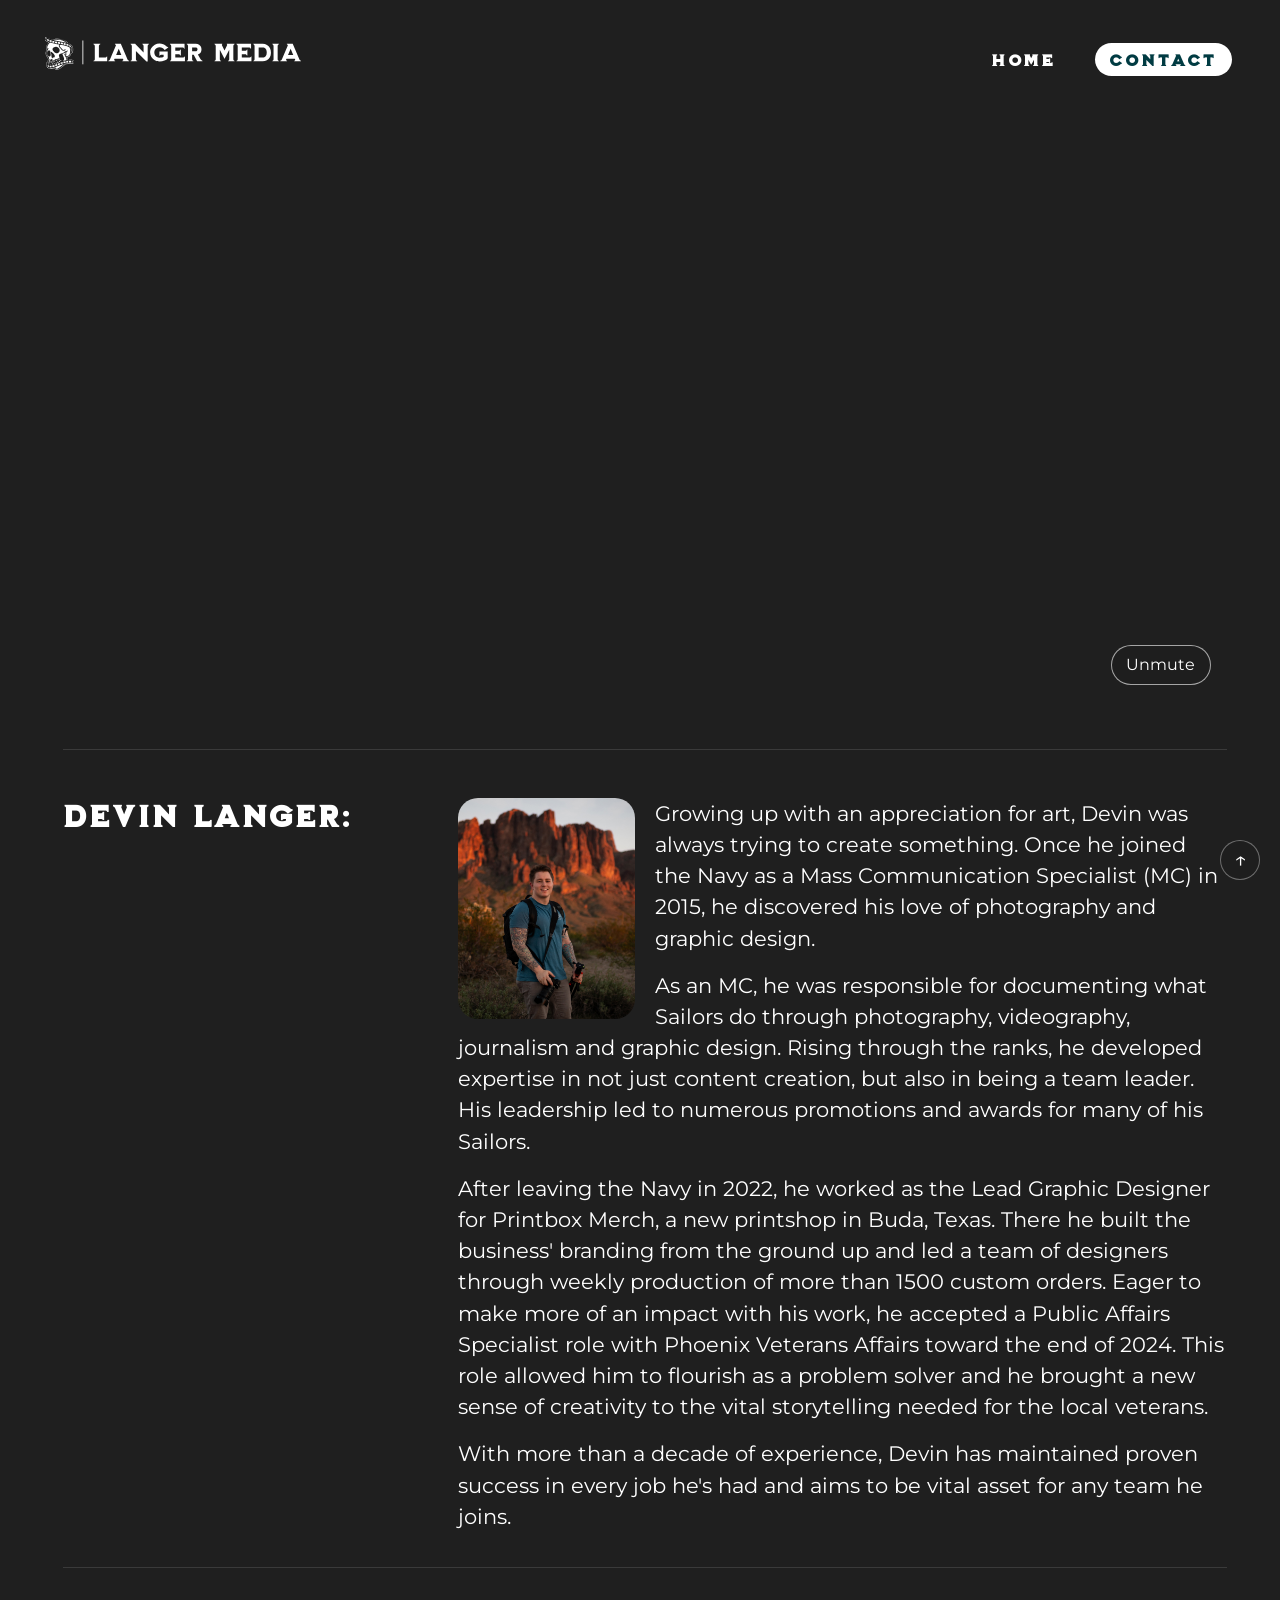
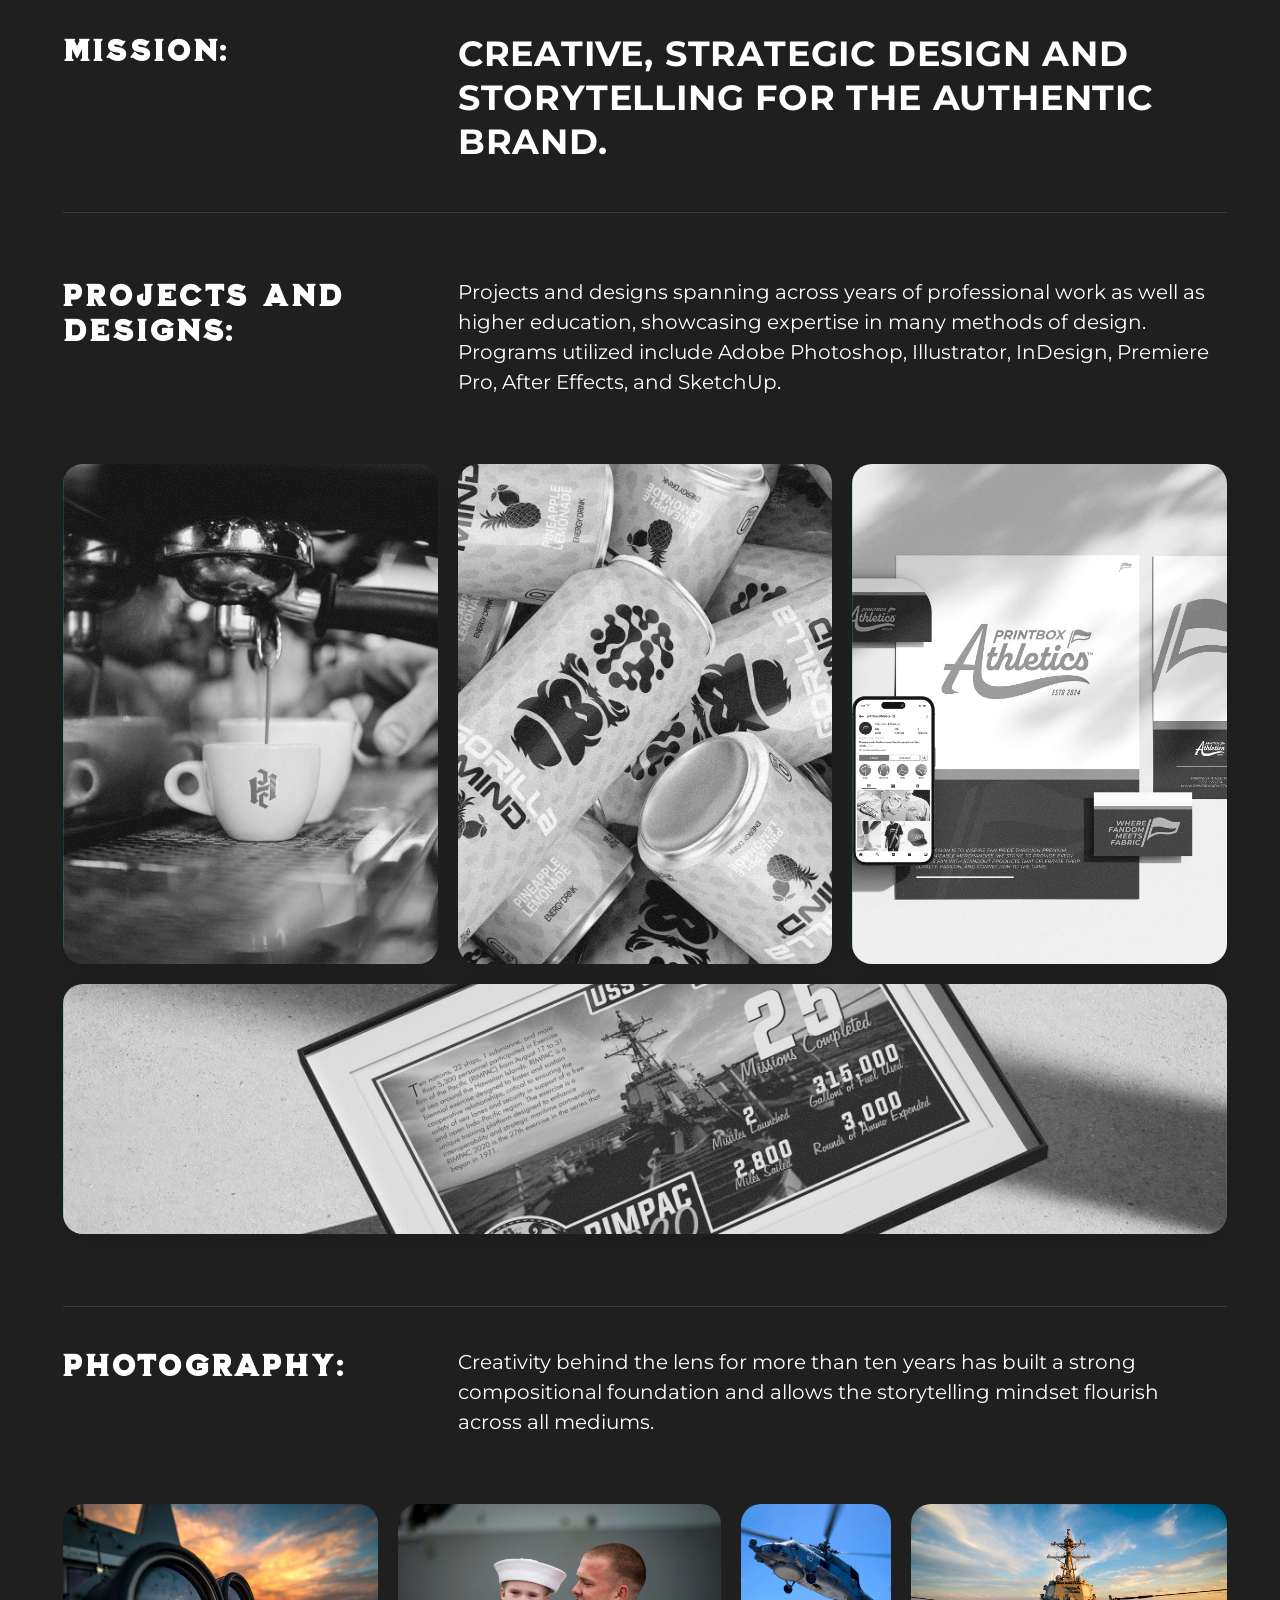
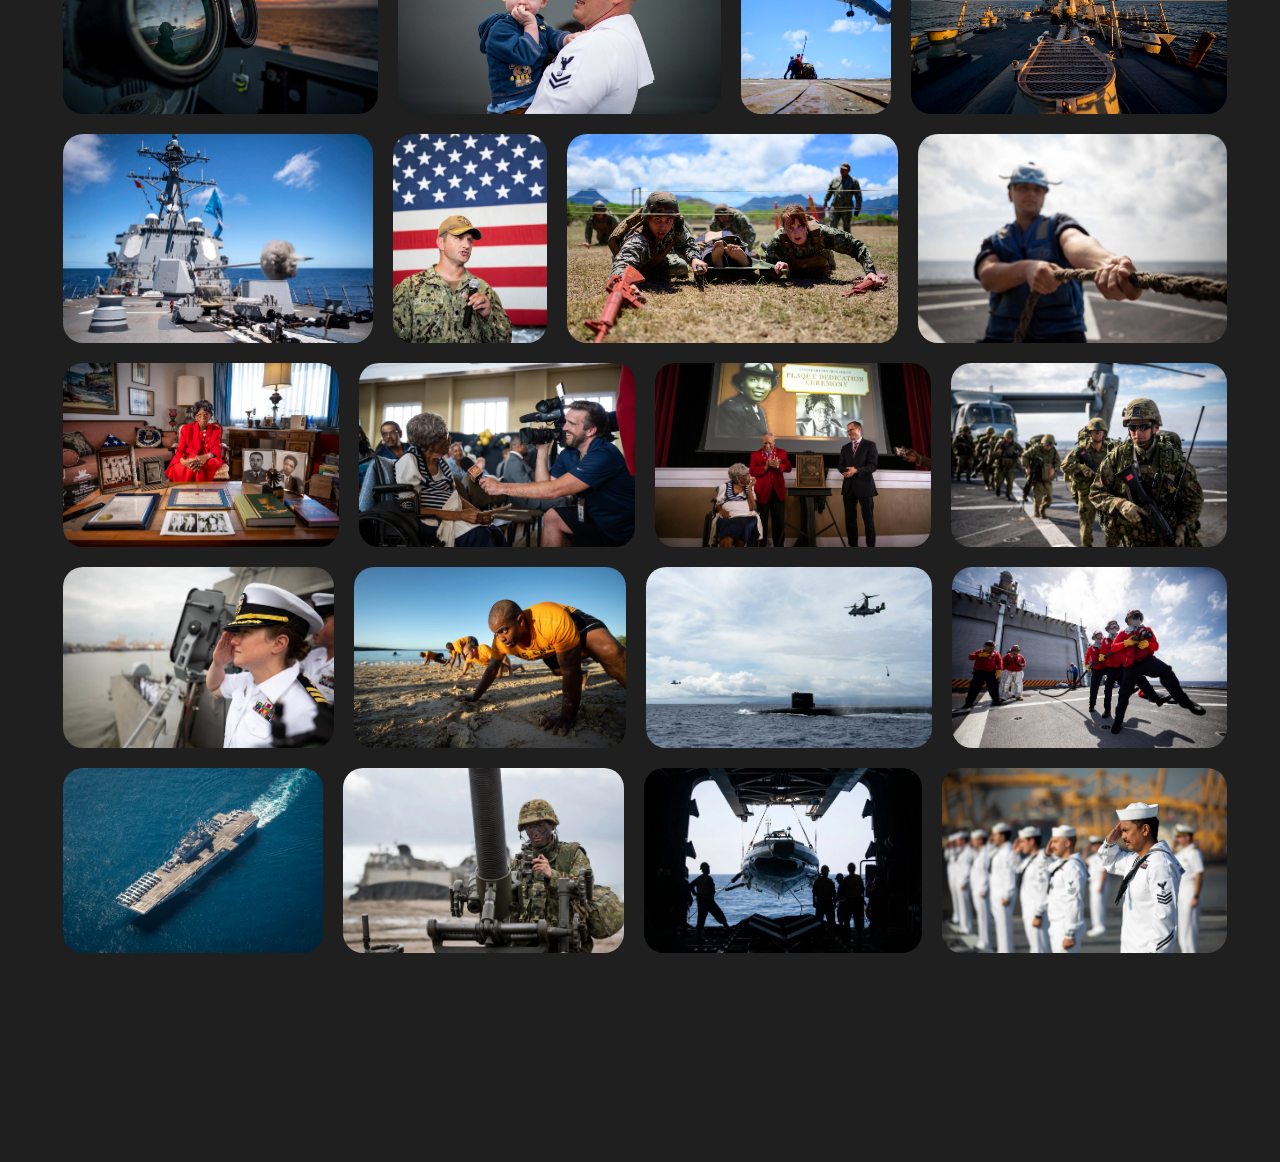
==== index.html @ 702ce15e "Initial commit" ====
<!DOCTYPE html>
<html lang="en">

    <head>
        <title>Devin Langer Portfolio</title>
        <meta charset="utf-8">
        <meta name="viewport" content="width=device-width, initial-scale=1.0">
        <meta name="description" content="View Devin Langer's graphic design portfolio featuring branding, visual storytelling, photography, promotional materials, and digital design.">
        <link rel="stylesheet" href="stylesheet.css">
        <link rel="icon" href="Graphic-Design-Portfolio/langermediafavicon.png" type="image/ico">
        <link href="https://fonts.googleapis.com/css2?family=Montserrat:wght@300;400;600;700&display=swap" rel="stylesheet">
    </head>

<body id="top">
<div id="wrapper">
<header>
    <a href="index.html"><img src="Graphic-Design-Portfolio/LangerMediaLogo.svg" alt="Langer Media" id="site-logo"></a>
</header>

<nav>
    <ul>
        <li><a href="index.html">Home</a></li>        
        <li><a class="contact-link" href="contact.html">Contact</a></li>
    </ul>
</nav>

<main class="design-main"> 

    <section class="hero-video-section" aria-label="Featured video">
        <div class="hero-video-frame">
            <video id="hero-video" autoplay loop muted playsinline preload="metadata" disableRemotePlayback>
                <source src="Graphic-Design-Portfolio/HeroVideo.mp4" type="video/mp4">
                Your browser does not support the video element.
            </video>
            <button class="hero-video-audio" id="hero-video-audio" type="button" aria-pressed="false">Unmute</button>
        </div>
    </section>

    <section class="intro-row about-row">
        <div class="intro-prompt">
            <h2>Devin Langer:</h2>
        </div>
        <div class="intro-bio-text">
            <div class="about-image">
                <img src="Graphic-Design-Portfolio/DevinLanger.jpg" alt="Devin Langer portrait" class="aboutimage1">
                <img src="Graphic-Design-Portfolio/DevinLanger2.jpg" alt="Devin Langer portrait" class="aboutimage2">
            </div>
            <p>Growing up with an appreciation for art, Devin was always trying to create something. Once he joined the Navy as a Mass Communication Specialist (MC) in 2015, he discovered his love of photography and graphic design.</p>
            <p>As an MC, he was responsible for documenting what Sailors do through photography, videography, journalism and graphic design. Rising through the ranks, he developed expertise in not just content creation, but also in being a team leader. His leadership led to numerous promotions and awards for many of his Sailors.</p>
            <p>After leaving the Navy in 2022, he worked as the Lead Graphic Designer for Printbox Merch, a new printshop in Buda, Texas. There he built the business' branding from the ground up and led a team of designers through weekly production of more than 1500 custom orders. Eager to make more of an impact with his work, he accepted a Public Affairs Specialist role with Phoenix Veterans Affairs toward the end of 2024. This role allowed him to flourish as a problem solver and he brought a new sense of creativity to the vital storytelling needed for the local veterans.</p>
            <p>With more than a decade of experience, Devin has maintained proven success in every job he's had and aims to be vital asset for any team he joins.</p>

        </div>
   
    </section>


    <section class="intro-row">
        <div class="intro-prompt">
            <h2>Mission:</h2>
        </div>
        <div class="intro-text2">
            <p>Creative, strategic design and storytelling for the authentic brand.</p>
        </div>
    </section>

    <section class="project-showcase" aria-label="Featured Graphic Design Projects">
        <div class="section-intro-row">
            <div class="intro-prompt">
                <h2>Projects and Designs:</h2>
            </div>
            <p>Projects and designs spanning across years of professional work as well as higher education, showcasing expertise in many methods of design. Programs utilized include Adobe Photoshop, Illustrator, InDesign, Premiere Pro, After Effects, and SketchUp.</p>
        </div>
        <div class="project-grid">
            <a class="project-card" href="horizoncoffeeco.html">
                <div class="project-visual visual-one"><img src="Graphic-Design-Portfolio/Horizon-Coffee-Co/web/4.Barista-3.jpeg" width="1800" height="1200" loading="lazy" decoding="async" alt="Horizon Coffee Co project image"><span class="project-view-label">Horizon Coffee Co</span></div>
            </a>

            <a class="project-card" href="nikonxgorillamind.html">
                <div class="project-visual visual-two"><img src="Graphic-Design-Portfolio/Nikxon-Gorilla-Mind/4.Brand-collab-5.jpg" alt="Nikon x Gorilla Mind project image"><span class="project-view-label">Nikon x Gorilla Mind</span></div>
            </a>

            <a class="project-card" href="printbox.html">
                <div class="project-visual visual-three"><img src="Graphic-Design-Portfolio/Printbox/10.printboxathletics.jpg" alt="Printbox project image"><span class="project-view-label">Printbox</span></div>
            </a>

            <a class="project-card" href="additionalprojects.html">
                <div class="project-visual visual-four"><img src="Graphic-Design-Portfolio/Additional/1.Rimpac2020-Poster-1.jpg" alt="Additional projects image"><span class="project-view-label">Additional Projects</span></div>
            </a>
        </div>
    </section>

    <section class="photo-gallery-area" aria-label="Photography gallery">
        <section class="section-intro-row">
            <div class="intro-prompt">
                <h2>Photography:</h2>
            </div>
            <p>Creativity behind the lens for more than ten years has built a strong compositional foundation and allows the storytelling mindset flourish across all mediums. </p>
        </section>

        <div class="photo-gallery-frame">
            <div class="photo-main">
                <div class="photo-flow">
                <div class="photo-gallery-row">
                <section data-index="0"><img src="Photo-Gallery/5074188.jpg" alt="Photography image 1" class="gallery-photo" loading="lazy"></section>
                <section data-index="1"><img src="Photo-Gallery/4381171.jpg" alt="Photography image 2" class="gallery-photo" loading="lazy"></section>
                <section data-index="2"><img src="Photo-Gallery/200801-N-LI768-1020.jpg" alt="Photography image 3" class="gallery-photo" loading="lazy"></section>
                <section data-index="3"><img src="Photo-Gallery/200803-N-LI768-1004.jpg" alt="Photography image 4" class="gallery-photo" loading="lazy"></section>
                </div>
                <div class="photo-gallery-row">
                <section data-index="4"><img src="Photo-Gallery/200828-N-LI768-2386.jpg" alt="Photography image 5" class="gallery-photo" loading="lazy"></section>
                <section data-index="5"><img src="Photo-Gallery/6931704.jpg" alt="Photography image 6" class="gallery-photo" loading="lazy"></section>
                <section data-index="6"><img src="Photo-Gallery/5718438.jpg" alt="Photography image 7" class="gallery-photo" loading="lazy"></section>
                <section data-index="7"><img src="Photo-Gallery/7060285.jpg" alt="Photography image 8" class="gallery-photo" loading="lazy"></section>
                </div>
                <div class="photo-gallery-row">
                <section data-index="8"><img src="Photo-Gallery/fanniemclendon.jpg" alt="Photography image 9" class="gallery-photo" loading="lazy"></section>
                <section data-index="9"><img src="Photo-Gallery/250821-LangerPhoto-60.jpg" alt="Photography image 10" class="gallery-photo" loading="lazy"></section>
                <section data-index="10"><img src="Photo-Gallery/250821-LangerPhoto-244.jpg" alt="Photography image 11" class="gallery-photo" loading="lazy"></section>
                <section data-index="11"><img src="Photo-Gallery/5071105.jpg" alt="Photography image 12" class="gallery-photo" loading="lazy"></section>
                </div>
                <div class="photo-gallery-row">
                <section data-index="12"><img src="Photo-Gallery/6970070.jpg" alt="Photography image 13" class="gallery-photo" loading="lazy"></section>
                <section data-index="13"><img src="Photo-Gallery/5680917.jpg" alt="Photography image 14" class="gallery-photo" loading="lazy"></section>
                <section data-index="14"><img src="Photo-Gallery/6397981.jpg" alt="Photography image 15" class="gallery-photo" loading="lazy"></section>
                <section data-index="15"><img src="Photo-Gallery/7079253.jpg" alt="Photography image 16" class="gallery-photo" loading="lazy"></section>
                </div>
                <div class="photo-gallery-row">
                <section data-index="16"><img src="Photo-Gallery/160908-N-LI768-600.jpg" alt="Photography image 17" class="gallery-photo" loading="lazy"></section>
                <section data-index="17"><img src="Photo-Gallery/5088696.jpg" alt="Photography image 18" class="gallery-photo" loading="lazy"></section>
                <section data-index="18"><img src="Photo-Gallery/6976462.jpg" alt="Photography image 19" class="gallery-photo" loading="lazy"></section>
                <section data-index="19"><img src="Photo-Gallery/6974869.jpg" alt="Photography image 20" class="gallery-photo" loading="lazy"></section>
                </div>
                </div>
            </div>
        </div>
    </section>

    <div class="photo-lightbox" id="photo-lightbox" hidden>
        <button class="lightbox-close" id="lightbox-close" aria-label="Close expanded image">&times;</button>
        <button class="lightbox-navigation lightbox-previous" id="lightbox-previous" type="button" aria-label="Previous photo" title="Previous photo">&#8592;</button>
        <img src="" alt="Expanded photography image" id="lightbox-image">
        <button class="lightbox-navigation lightbox-next" id="lightbox-next" type="button" aria-label="Next photo" title="Next photo">&#8594;</button>
    </div>

    <script>
        const heroVideo = document.getElementById('hero-video');
        const heroVideoAudioButton = document.getElementById('hero-video-audio');
        heroVideo.disableRemotePlayback = true;
        heroVideo.volume = 0.85;

        heroVideoAudioButton.addEventListener('click', () => {
            heroVideo.muted = !heroVideo.muted;
            heroVideoAudioButton.textContent = heroVideo.muted ? 'Unmute' : 'Mute';
            heroVideoAudioButton.setAttribute('aria-pressed', String(!heroVideo.muted));
        });

        const lightbox = document.getElementById('photo-lightbox');
        const lightboxImage = document.getElementById('lightbox-image');
        const closeButton = document.getElementById('lightbox-close');
        const previousButton = document.getElementById('lightbox-previous');
        const nextButton = document.getElementById('lightbox-next');
        const galleryPhotos = document.querySelectorAll('.gallery-photo');
        const photoGalleryRows = document.querySelectorAll('.photo-gallery-row');
        let activePhotoIndex = 0;

        const updatePhotoGalleryRow = (row) => {
            const images = [...row.querySelectorAll('img')];
            const aspectRatios = images.map((image) => image.naturalWidth / image.naturalHeight);

            if (aspectRatios.every((ratio) => Number.isFinite(ratio) && ratio > 0)) {
                row.style.setProperty('--photo-gallery-columns', aspectRatios.map((ratio) => `${ratio}fr`).join(' '));
            }
        };

        photoGalleryRows.forEach((row) => {
            row.querySelectorAll('img').forEach((image) => {
                if (image.complete) {
                    updatePhotoGalleryRow(row);
                } else {
                    image.addEventListener('load', () => updatePhotoGalleryRow(row), { once: true });
                }
            });
        });

        const showPhoto = (index) => {
            activePhotoIndex = (index + galleryPhotos.length) % galleryPhotos.length;
            const photo = galleryPhotos[activePhotoIndex];
            lightboxImage.src = photo.src;
            lightboxImage.alt = photo.alt;
        };

        const openLightbox = (index) => {
            showPhoto(index);
            lightbox.hidden = false;
            document.body.classList.add('lightbox-open');
        };

        galleryPhotos.forEach((photo, index) => {
            photo.addEventListener('click', () => openLightbox(index));
        });

        previousButton.addEventListener('click', () => showPhoto(activePhotoIndex - 1));
        nextButton.addEventListener('click', () => showPhoto(activePhotoIndex + 1));

        const closeLightbox = () => {
            lightbox.hidden = true;
            document.body.classList.remove('lightbox-open');
        };

        closeButton.addEventListener('click', closeLightbox);
        lightbox.addEventListener('click', (event) => {
            if (event.target === lightbox) {
                closeLightbox();
            }
        });

        document.addEventListener('keydown', (event) => {
            if (lightbox.hidden) {
                return;
            }

            if (event.key === 'Escape') {
                closeLightbox();
            } else if (event.key === 'ArrowLeft') {
                showPhoto(activePhotoIndex - 1);
            } else if (event.key === 'ArrowRight') {
                showPhoto(activePhotoIndex + 1);
            }
        });

        let lightboxTouchStartX = 0;

        lightbox.addEventListener('touchstart', (event) => {
            lightboxTouchStartX = event.changedTouches[0].screenX;
        }, { passive: true });

        lightbox.addEventListener('touchend', (event) => {
            const swipeDistance = event.changedTouches[0].screenX - lightboxTouchStartX;
            if (Math.abs(swipeDistance) > 50) {
                showPhoto(activePhotoIndex + (swipeDistance < 0 ? 1 : -1));
            }
        }, { passive: true });

        lightbox.addEventListener('wheel', (event) => {
            if (Math.abs(event.deltaX) > 0 || Math.abs(event.deltaY) > 0) {
                const scrollDirection = Math.abs(event.deltaX) > Math.abs(event.deltaY) ? event.deltaX : event.deltaY;
                showPhoto(activePhotoIndex + (scrollDirection > 0 ? 1 : -1));
            }
        }, { passive: true });
    </script>





</main>



<a class="back-to-top" href="#top" aria-label="Back to top" title="Back to top">&uarr;</a>

<footer>
    <nav class="footernav">
    <ul>
        <li><a href="index.html">Home</a></li>
        <li><a href="contact.html">Contact</a></li>
        <li><a href="https://docs.google.com/document/d/1laYan7vD5UfQ-SurZvU_ZKfKTmTpgmvX/edit?usp=sharing&ouid=103144865088544434692&rtpof=true&sd=true" target="_blank">Resumé</a></li>
        <li><a href="https://linktr.ee/langermedia">Socials</a></li>    
    </ul>
    </nav>
    <small class="footer"><i>Copyright &copy; 2026 Langer Media</i></small><br>
    <a class="footer" href="mailto:langerphoto1@gmail.com">langerphoto1@gmail.com</a>
</footer>
</div>
<script src="scroll-reveal.js"></script>
</body>
</html>
---- stylesheet.css ----
*               { box-sizing: border-box; }

@font-face {
  font-family: 'Milkstore 03';
  src: url('Fonts/Milkstore03-Clean.ttf') format('truetype');
  font-weight: normal;
  font-style: normal;
  font-display: swap; }

#wrapper        { display: grid;
                  grid-template-areas:
                      "header nav"
                      "main main"
                      "footer footer";
                  grid-template-columns: 1fr 1fr;
                  align-items: center;
                  margin: 2%; }

header          { grid-area: header;
                  text-align: left; }
nav             { grid-area: nav;
                  font-size: 80%;
                  font-weight: bold;
                  padding: 0;
                  text-align: right;
                  margin-top: 0; }
nav ul          { list-style: none;
                  margin: 0px;
                  padding-left: 0px;
                  font-size: 1rem;
                  letter-spacing: 0.2rem;
                  display: flex;
                  justify-content: flex-end;
                  align-items: center;
                  flex-wrap: wrap;
                  gap: 1.5rem 2rem; }
nav li          { padding: 3px;
                  padding-right: 3px;
                  transition: all 0.2s ease; }
nav:not(.footernav) li:hover    { transform: translateY(-5px); }
nav:not(.footernav) {font-family: 'Milkstore 03', 'Montserrat', sans-serif;}
nav a:link      { color: var(--text);
                  text-transform: uppercase; }
nav a:visited   { color: var(--text); }
nav a:hover     { color: var(--primary); }
.contact-link   { display: inline-block;
                  padding: 0.45rem 0.9rem;
                  border-radius: 20px;
                  background: var(--text);
                  color: var(--accent) !important;
                  transition: background 0.2s ease, color 0.2s ease; }
.contact-link:hover,
.contact-link:focus-visible { background: var(--primary);
                               color: var(--text) !important; }
a               { text-decoration: none; }
html, body      { height: 100%; }
body            { font-family: 'Montserrat', sans-serif; 
                  background: var(--background);
                  background-image: url(Graphic-Design-Portfolio/Main-BG.jpg);
                  background-size: cover;
                  background-repeat: no-repeat;
                  background-attachment: fixed;
                  min-height: 100vh;
                  display: flex;
                  flex-direction: column; }
main            { grid-area: main;
                  padding-top: 1px;
                  padding-right: 20px;
                  padding-bottom: 20px;
                  padding-left: 30px; 
                  display: block;
                  overflow: visible;
                  min-width: 0;
                  max-width: 100%;
                  margin-top: 3rem;
                  flex: 1; }
h1              { color: var(--secondary); 
                  font-family: 'Milkstore 03', 'Montserrat', sans-serif;
                  text-transform: uppercase;
                  letter-spacing: 0.2rem; }

h2              { color: var(--primary); 
                  font-family: 'Milkstore 03', 'Montserrat', sans-serif;
                  text-transform: uppercase;
                  letter-spacing: 0.2rem; }

footer          { grid-area: footer;
                  font-size: 75%;
                  text-align: center; 
                  font-family: 'Montserrat', sans-serif;
                  padding: 2em; 
                  color: var(--text);
                  width: 100%;
                  margin: 0 auto 30px;}
.footer         { font-style: italic;}

.about-image    { width: 100%;
                  min-width: 0;
                  max-width: 23%;
                  height: auto;
                  min-height: 0;
                  display: grid;
                  position: relative;
                  align-content: start;
                  overflow: hidden;
                  float: left;
                  margin: 0 1.25rem 0.75rem 0; }

.about-image img{ grid-area: 1 / 1;
                  width: 100%;
                  height: auto;
                  min-height: 0;
                  display: block;
                  object-fit: cover;
                  transition: opacity .3s ease-in-out;
                  border-radius: 20px;}

.about-image .aboutimage2 {opacity: 0;}

.about-image:hover .aboutimage1 { opacity: 0;}

.about-image:hover .aboutimage2 { opacity: 1;}

.design-main > .intro-row.about-row {
    grid-template-columns: repeat(3, minmax(0, 1fr));
    gap: 1.25rem;
}

.hero-video-section {
    width: 100%;
    margin: 0;
}

.hero-video-frame {
    position: relative;
    width: 100%;
    overflow: hidden;
    border-radius: 20px;
}

.hero-video-frame video {
    display: block;
    width: 100%;
    height: auto;
}

.hero-video-audio {
    position: absolute;
    right: 1rem;
    bottom: 1rem;
    z-index: 1;
    border: 1px solid rgba(255, 255, 255, 0.6);
    border-radius: 999px;
    padding: 0.6rem 0.9rem;
    color: var(--text);
    background: rgba(31, 31, 31, 0.72);
    font: inherit;
    cursor: pointer;
}

.hero-video-audio:hover,
.hero-video-audio:focus-visible {
    background: var(--primary);
    color: var(--background);
}

.about-row .about-image {
    grid-column: auto;
    grid-row: auto;
}

.about-row .intro-bio-text {
    grid-column: 2 / span 2;
    grid-row: 1;
    width: 100%;
    display: block;
    overflow: visible;
}

.design-main > .intro-row:not(.about-row) {
    grid-template-columns: repeat(3, minmax(0, 1fr));
    gap: 1.25rem;
}

.design-main > .intro-row:not(.about-row) .intro-text2 {
    grid-column: 2 / -1;
}

.design-main > .intro-row:not(.about-row) {
    border-top: none;
    padding-top: 1rem;
    padding-bottom: 3rem;
}

.intro-bio-text {
    min-width: 0;
    font-size: 1.3rem;
}

.intro-bio-text p {
    margin: 0 0 1rem;
    line-height: 1.5;
    color: var(--text);
}

/* Footer navigation */
footer ul, footer .footernav ul {
                  list-style: none;
                  margin: 0;
                  padding: 20px;
                  display: flex;
                  flex-flow: row wrap;
                  gap: 5rem;
                  justify-content: center;
                  align-items: center; 
                  }
footer li       { border: none; 
                  font-size: 80%;}
footer a        { color: var(--primary)}

footer .footernav {
                  margin-bottom: 1.5rem; }

/* Header logo */
#site-logo      { display: block;
                  max-width: 20vw;
                  width: 240%;
                  margin: 0;
                  height: auto; 
                  padding: 10px 0;
                  padding-bottom: 2rem;
                  transition: transform 0.3s ease; }
#site-logo:hover{ transform: scale(1.1); }

:root         { --text: #FFFFFF;
                --background: #1F1F1F;
                --primary: #00AEC2;
                --secondary: #CDCDCD; 
                --accent: #003B42; }


.design-main    { display: grid;
                  grid-template-columns: 1fr;
                  gap: 3rem;
                  width: 100%;
                  max-width: 100%;
                  min-width: 0;
                  align-items: start;
                  overflow: visible;
                  padding-bottom: 1rem; }

.design-main > .portfolio-intro,
.design-main > .project-showcase,
.design-main > .intro-text {
    width: clamp(100%, 100%, 100%);
    max-width: 100%;
}

.design-split   { display: grid;
                  grid-template-columns: minmax(280px, 1fr) minmax(280px, 1fr);
                  gap: 1.5rem;
                  width: 100%;
                  align-items: start;
                  min-height: 0;
                  overflow: hidden; }

.design-video   { min-width: 0;
                  display: flex;
                  align-items: flex-start; }

.video-container { width: 100%;
                   overflow: hidden; }

.video-container video { width: 100%;
                         height: auto;
                         display: block;
                         object-fit: cover; }

@media (max-width: 900px) {
    .design-split { grid-template-columns: 1fr; }
}

.intro-text    {   color: var(--text);
                   padding: 1.5rem 0.25rem 0;
                   text-align: Center;
                   border-top: 1px solid rgba(255,255,255,0.12);
                   margin-top: 0;}

.intro-text h2  {  margin: 0 0 0.5rem;
                   color: var(--primary);
                   font-size: 1.8rem; 
                   text-shadow: 3px 3px 5px var(--background);}

.intro-text p   {  margin: 0 auto;
                   line-height: 1.6;
                   max-width: 800px;
                   width: 100%;
                   letter-spacing: 0.05rem;
                   text-align: Left; }

.intro-row {
    display: grid;
    grid-template-columns: minmax(140px, 1fr) minmax(0, 1fr);
    align-items: start;
    gap: 1.5rem;
    width: 100%;
    margin: 1.5rem 0 1.5rem;
    padding-top: 3rem;
    Padding-bottom: 3rem;
    border-top: 1px solid rgba(255,255,255,0.12);
    border-bottom: 1px solid rgba(255,255,255,0.12);
    padding-bottom: 1.2rem;
}

.contact-page > .intro-row + .intro-row {
    border-top: none;
    padding-top: 1rem;
}

.design-main > .intro-row {
    margin: 0;
}

.intro-text2 {
    display: flex;
    align-items: flex-start;
    min-height: 100%;
}

.intro-text2 p {
    margin: 0;
    line-height: 1.25;
    max-width: auto;
    width: auto;
    font-size: 2.2rem;
    letter-spacing: 0.05rem;
    text-align: left;
    color: var(--text);
    text-transform: uppercase;
    font-weight: bold; 
}

.social-icon {
    display: inline-block;
    width: 2.5rem;
    height: 2.5rem;
    vertical-align: middle;
}

.social-icon-link {
    position: relative;
    display: inline-flex;
    transition: transform 0.25s ease;
}

.social-icon-link + .social-icon-link {
    margin-left: 2.5rem;
}

.social-icon-blue {
    position: absolute;
    inset: 0;
    opacity: 0;
    transition: opacity 0.35s ease;
}

.social-icon-link:hover,
.social-icon-link:focus-visible {
    transform: scale(1.08);
}

.social-icon-link:hover .social-icon-blue,
.social-icon-link:focus-visible .social-icon-blue {
    opacity: 1;
}

@media (prefers-reduced-motion: reduce) {
    .social-icon-link,
    .social-icon-blue {
        transition: none;
    }
}

.intro-prompt {
    display: flex;
    align-items: flex-start;
    justify-content: flex-start;
    width: 100%;
    min-height: 100%;
    font-size: 2rem;
}

.intro-prompt h2 {
    margin: 0;
    color: var(--text);
    font-size: 1.8rem;
    letter-spacing: 0.18rem;
    text-transform: uppercase;
}

.portfolio-cta,
.project-link {
    display: inline-flex;
    align-items: center;
    justify-content: center;
    min-height: 48px;
    padding: 0.8rem 1.4rem;
    border: 1px solid rgba(255,255,255,0.2);
    background: transparent;
    color: var(--text);
    text-transform: uppercase;
    letter-spacing: 0.12rem;
    font-size: 0.72rem;
    font-weight: 700;
    transition: all 0.2s ease;
}

.portfolio-cta:hover,
.project-link:hover,
.portfolio-cta:focus-visible,
.project-link:focus-visible {
    background: var(--primary);
    border-color: var(--primary);
    color: #0b0b0b;
}

.project-showcase {
    margin: 0;
    padding: 0 0 1.5rem;
    width: 100%;
}

.project-header {
    display: flex;
    align-items: center;
    justify-content: flex-start;
    gap: 1rem;
    margin-bottom: 3rem;
    padding-left: 0;
}

.section-intro-row {
    display: grid;
    grid-template-columns: repeat(3, minmax(0, 1fr));
    gap: 1.25rem;
    align-items: start;
    width: 100%;
    margin-bottom: 3rem;
    padding: 1rem 0 1.2rem;
}

.section-intro-row .intro-prompt {
    grid-column: 1;
}

.section-intro-row > p {
    grid-column: 2 / -1;
    margin: 0;
    color: var(--text);
    font-size: 1.25rem;
    line-height: 1.5;
}

.project-showcase h3 {
    margin: 0;
    color: var(--text);
    font-family: 'Milkstore 03', 'Montserrat', sans-serif;
    text-transform: uppercase;
    letter-spacing: 0.16rem;
    font-size: 1.3rem;
}

.project-grid {
    display: grid;
    grid-template-columns: repeat(3, minmax(0, 1fr));
    gap: 1.25rem;
    align-items: start;
    width: 100%;
}

.project-card:nth-child(4) {
    grid-column: 1 / -1;
}

.project-card:nth-child(4) .project-visual {
    min-height: 250px;
}

.project-grid-secondary {
    grid-template-columns: repeat(2, minmax(0, 1fr));
}

.project-grid-secondary .project-card:nth-child(3) {
    grid-column: 1 / -1;
}

.project-grid-secondary .project-card:nth-child(3) .project-visual {
    min-height: 250px;
}

.horizon-gallery-page .more-projects {
    padding-left: 0.45rem;
    padding-right: 0.45rem;
}

.project-card {
    display: block;
    background: rgba(255,255,255,0.03);
    transition: transform 0.2s ease, border-color 0.2s ease, box-shadow 0.2s ease;
    box-shadow: 0 8px 18px rgba(0,0,0,0.08);
    border-radius: 20px; 
}

.project-card:hover,
.project-card:focus-visible {
    transform: translateY(-4px);
    box-shadow: 0 18px 30px rgba(0,0,0,0.18);
}

.project-visual {
    position: relative;
    min-height: 500px;
    display: flex;
    align-items: center;
    justify-content: center;
    overflow: hidden;
    border-radius: 20px;
}

.project-card:nth-child(-n + 3) .project-visual {
    min-height: 500px;
}

.project-visual::before {
    position: absolute;
    inset: 0;
    z-index: 1;
    background-image: url("data:image/svg+xml,%3Csvg xmlns='http://www.w3.org/2000/svg' width='160' height='160' viewBox='0 0 160 160'%3E%3Cfilter id='grain'%3E%3CfeTurbulence type='fractalNoise' baseFrequency='.85' numOctaves='3' stitchTiles='stitch'/%3E%3C/filter%3E%3Crect width='100%25' height='100%25' filter='url(%23grain)' opacity='.42'/%3E%3C/svg%3E");
    content: '';
    opacity: 0.4;
    pointer-events: none;
    mix-blend-mode: screen;
}

.project-visual::after {
    position: absolute;
    inset: 0;
    z-index: 2;
    background: rgba(0, 174, 194, 0.5);
    content: '';
    transform: translateX(-100%);
    transition: transform 0.45s ease;
}

.project-card:hover .project-visual::after,
.project-card:focus-visible .project-visual::after {
    transform: translateX(0);
}

.project-view-label {
    position: absolute;
    top: 50%;
    left: 50%;
    z-index: 3;
    padding: 0.65rem 1rem;
    color: var(--text);
    font-family: 'Milkstore 03', 'Montserrat', sans-serif;
    font-size: 0.85rem;
    letter-spacing: 0.1rem;
    text-transform: uppercase;
    opacity: 0;
    transform: translate(-50%, calc(-50% + 0.5rem));
    transition: opacity 0.25s ease, transform 0.25s ease;
}

.project-card:hover .project-view-label,
.project-card:focus-visible .project-view-label {
    opacity: 1;
    transform: translate(-50%, -50%);
}

.project-visual img {
    position: absolute;
    z-index: 0;
    inset: 0;
    width: 100%;
    height: 100%;
    object-fit: cover;
    filter: grayscale(1);
}


.photo-gallery-area {
    display: flex;
    flex-direction: column;
    gap: 1rem;
    width: 100%;
    min-width: 0;
    max-width: 100%;
    margin-top: 0;
    border-top: 1px solid rgba(255,255,255,0.12);
    padding-top: 1.5rem;
}

.photo-intro {
    color: var(--text);
    padding: 0 0.25rem;
    text-align: center;
}

.photo-gallery-area > .intro-prompt {
    margin-bottom: 2rem;
}

.photo-gallery-area > .section-intro-row {
    margin-bottom: 2rem;
}

.photo-intro h2 {
    margin: 0 0 0.5rem;
    color: var(--primary);
    font-size: 1.8rem;
    text-shadow: 3px 3px 5px var(--background);
}

.photo-intro p {
    margin: 0 auto;
    line-height: 1.6;
    max-width: 700px;
    width: 100%;
    text-align: center;
}

.photo-main {
    min-width: 0;
    max-width: 100%;
    margin: 0;
}

.photo-gallery-frame {
    min-width: 0;
    max-width: 100%;
}

.photo-flow {
    display: flex;
    flex-direction: column;
    gap: 1.25rem;
    width: 100%;
}

.photo-gallery-row {
    display: grid;
    grid-template-columns: var(--photo-gallery-columns, repeat(4, minmax(0, 1fr)));
    gap: 1.25rem;
    width: 100%;
    align-items: stretch;
}

.photo-gallery-row section {
    min-width: 0;
    height: 100%;
}

.photo-gallery-row img {
    width: 100%;
    height: 100%;
    display: block;
    object-fit: contain;
}

.gallery-photo {
    cursor: zoom-in;
    border-radius: 20px;
    transition: transform 0.2s ease;
}

.gallery-photo:hover {
    transform: scale(1.02);
}

.photo-lightbox {
    position: fixed;
    inset: 0;
    background: rgba(0, 0, 0, 0.72);
    display: flex;
    align-items: center;
    justify-content: center;
    z-index: 1000;
    padding: 2rem;
}

.photo-lightbox[hidden] {
    display: none;
}

.photo-lightbox img {
    max-width: 80%;
    max-height: 80vh;
    width: auto;
    height: auto;
    object-fit: contain;
    border-radius: 0;
    box-shadow: 0 20px 50px rgba(0, 0, 0, 0.4);
}

.lightbox-close {
    position: absolute;
    top: 1.5rem;
    right: 1.5rem;
    background: rgba(255, 255, 255, 0.9);
    color: #000;
    border: none;
    border-radius: 50%;
    width: 2.5rem;
    height: 2.5rem;
    font-size: 1.5rem;
    cursor: pointer;
    line-height: 1;
}

.lightbox-navigation {
    position: absolute;
    top: 50%;
    z-index: 1;
    display: grid;
    width: 2.75rem;
    height: 2.75rem;
    place-items: center;
    transform: translateY(-50%);
    border: 1px solid rgba(255, 255, 255, 0.6);
    border-radius: 50%;
    padding: 0;
    background: rgba(31, 31, 31, 0.72);
    color: var(--text);
    font-size: 1.35rem;
    line-height: 1;
    cursor: pointer;
}

.lightbox-navigation:hover,
.lightbox-navigation:focus-visible {
    background: var(--primary);
    color: var(--background);
    outline: none;
}

.lightbox-previous {
    left: 1rem;
}

.lightbox-next {
    right: 1rem;
}

body.lightbox-open {
    overflow: hidden;
}

html {
    scroll-behavior: smooth;
}

.back-to-top {
    position: fixed;
    right: 1.25rem;
    bottom: 1.25rem;
    z-index: 1100;
    display: grid;
    width: 2.5rem;
    height: 2.5rem;
    place-items: center;
    border: 1px solid rgba(255,255,255,0.35);
    border-radius: 50%;
    background: rgba(31,31,31,0.78);
    color: var(--text);
    font-size: 1.35rem;
    line-height: 1;
    text-decoration: none;
    transition: background 0.2s ease, border-color 0.2s ease, color 0.2s ease;
}

.back-to-top:hover,
.back-to-top:focus-visible {
    background: var(--primary);
    border-color: var(--primary);
    color: var(--background);
    outline: none;
}

/* Horizon Coffee XD gallery */
.horizon-gallery-page {
    display: grid;
    gap: 3rem;
    grid-area: main;
    width: 100%;
    min-width: 0;
    max-width: 100%;
    padding: 0 20px 20px 30px;
    overflow: visible;
}

.horizon-gallery-page > .intro-row {
    grid-template-columns: repeat(3, minmax(0, 1fr));
    gap: 1.25rem;
    margin: 0;
    padding-top: 3rem;
    padding-bottom: 3rem;
    border-top: 1px solid rgba(255,255,255,0.12);
    border-bottom: 1px solid rgba(255,255,255,0.12);
}

.horizon-gallery-page > .intro-row .intro-text2 {
    grid-column: 2 / -1;
}

.horizon-gallery {
    display: grid;
    gap: 0.9rem;
    width: 100%;
    min-width: 0;
    padding: 0.45rem;
    background: transparent;
}

.horizon-gallery-row {
    display: grid;
    grid-template-columns: repeat(3, minmax(0, 1fr));
    gap: 0.9rem;
    min-width: 0;
}

.horizon-gallery-row figure {
    min-width: 0;
    height: 100%;
    margin: 0;
    overflow: hidden;
    background: transparent;
}

.horizon-gallery-row img,
.horizon-gallery-row video {
    display: block;
    width: 100%;
    height: 100%;
    object-fit: cover;
    border-radius: 20px;
}

.horizon-gallery-row figure {
    opacity: 0;
    transform: translateY(40px);
    transition: opacity 0.9s ease, transform 0.9s ease;
}

.horizon-gallery-row figure.is-revealed {
    opacity: 1;
    transform: translateY(0);
}

@media (prefers-reduced-motion: reduce) {
    .horizon-gallery-row figure {
        opacity: 1;
        transform: none;
        transition: none;
    }
}

.scroll-reveal {
    opacity: 0;
    transform: translateY(24px);
    transition: opacity 0.7s ease var(--reveal-delay, 0ms), transform 0.7s ease var(--reveal-delay, 0ms);
}

.scroll-revealed {
    opacity: 1;
    transform: translateY(0);
}

@media (prefers-reduced-motion: reduce) {
    .scroll-reveal,
    .scroll-revealed {
        opacity: 1;
        transform: none;
        transition: none;
    }
}

.horizon-row-01,
.horizon-row-04,
.horizon-row-06,
.horizon-row-09 {
    grid-template-columns: 1fr;
    height: auto;
}

.horizon-row-01 img {
    aspect-ratio: 2.43;
}

.horizon-row-01 figure {
    aspect-ratio: 2.43;
}

.horizon-row-02 {
    grid-template-columns: 2fr 0.5fr 2fr;
    height: auto;
    align-items: stretch;
}

.horizon-row-02 img {
    height: 100%;
    object-position: center;
}

.horizon-row-02 figure:nth-child(2) {
    height: auto;
    aspect-ratio: 332 / 1000;
}

.horizon-row-03 {
    height: auto;
}

.horizon-row-03 img {
    height: auto;
    object-fit: contain;
}

.horizon-row-03 figure {
    height: auto;
}

.horizon-row-04 video {
    aspect-ratio: 2.12;
    object-fit: cover;
}

.horizon-row-05 {
    grid-template-columns: repeat(2, minmax(0, 1fr));
    height: auto;
    align-items: stretch;
}

.horizon-row-05 figure {
    height: auto;
}

.horizon-row-05 img {
    height: auto;
    object-fit: contain;
}

.horizon-row-05 .horizon-match-height img {
    height: 100%;
    object-fit: cover;
}

.horizon-span-two {
    grid-column: span 2;
}

.horizon-row-06 img {
    aspect-ratio: 2.98;
    object-fit: cover;
}

.horizon-row-06 figure {
    aspect-ratio: 2.98;
}

.horizon-row-07 {
    grid-template-columns: repeat(3, minmax(0, 1fr));
    height: auto;
    align-items: start;
}

.horizon-row-07 img {
    height: auto;
    object-fit: cover;
}

.horizon-row-09 figure {
    aspect-ratio: 2.208;
}

.horizon-row-09 img {
    object-fit: cover;
}

.horizon-row-08 {
    grid-template-columns: repeat(3, minmax(0, 1fr));
    grid-template-rows: repeat(2, minmax(0, 1fr));
    height: auto;
    aspect-ratio: 1 / 1;
}

.horizon-span-two-rows {
    grid-column: 1 / span 2;
    grid-row: 1 / span 2;
}

.horizon-row-08 figure:nth-child(2) {
    grid-column: 3;
    grid-row: 1;
}

.horizon-row-08 figure:nth-child(3) {
    grid-column: 3;
    grid-row: 2;
}

.horizon-row-08 .horizon-span-two-rows {
    height: auto;
}

.horizon-row-08 .horizon-span-two-rows img {
    height: 100%;
    object-fit: cover;
    object-position: center;
}

.horizon-video {
    background: transparent;
}

.gallery-cols-1 {
    grid-template-columns: 1fr;
    height: auto;
}

.gallery-cols-2 {
    grid-template-columns: repeat(2, minmax(0, 1fr));
    height: auto;
    align-items: start;
}

.gallery-cols-3 {
    grid-template-columns: repeat(3, minmax(0, 1fr));
    height: auto;
    align-items: start;
}

.gallery-cols-1 figure,
.gallery-cols-2 figure,
.gallery-cols-3 figure {
    height: auto;
}

.gallery-cols-1 img,
.gallery-cols-2 img,
.gallery-cols-3 img {
    height: auto;
    object-fit: cover;
}

.gallery-cols-1 .horizon-video video {
    height: auto;
    aspect-ratio: 16 / 9;
}

.gallery-split-1-2 {
    grid-template-columns: 1fr 2fr;
}

.gallery-match-height {
    align-items: stretch;
}

.gallery-match-height figure {
    height: 100%;
}

.gallery-match-height img {
    height: 100%;
    object-fit: cover;
}

.additional-gallery .horizon-gallery-row img {
    object-fit: contain;
}

.additional-gallery .gallery-cols-2,
.additional-gallery .gallery-cols-3 {
    grid-template-columns: var(--additional-gallery-columns, repeat(2, minmax(0, 1fr)));
}

.additional-gallery .gallery-cols-3 {
    --additional-gallery-columns: repeat(3, minmax(0, 1fr));
}

.additional-gallery .horizon-gallery-row figure,
.additional-gallery .horizon-gallery-row img {
    height: auto;
}

.gallery-fit-first {
    aspect-ratio: 10240 / 3584;
}

.gallery-img-shift-up {
    object-position: center bottom;
}

@media (max-width: 900px) {
    .horizon-gallery-page {
        padding-right: 10px;
        padding-left: 10px;
    }

    .horizon-gallery-page > .intro-row {
        grid-template-columns: 1fr;
    }

    .horizon-gallery-page > .intro-row .intro-text2 {
        grid-column: auto;
    }

    .horizon-gallery-page > .intro-row .intro-text2 p {
        font-size: 1.1rem;
    }

    .horizon-gallery-row {
        grid-template-columns: 1fr;
        height: auto;
    }

    .additional-gallery .horizon-gallery-row {
        grid-template-columns: 1fr;
    }

    .gallery-fit-first {
        aspect-ratio: auto;
    }

    .horizon-row-01 figure,
    .horizon-row-04 figure,
    .horizon-row-06 figure,
    .horizon-row-09 figure {
        height: auto;
    }

    .horizon-row-01 img,
    .horizon-row-04 video,
    .horizon-row-06 img,
    .horizon-row-09 img {
        height: auto;
    }

    .horizon-row-02,
    .horizon-row-03,
    .horizon-row-05,
    .horizon-row-07,
    .horizon-row-08 {
        height: auto;
    }

    .horizon-row-02,
    .horizon-row-05,
    .horizon-row-08 {
        grid-template-columns: 1fr;
    }

    .horizon-span-two,
    .horizon-span-two-rows,
    .horizon-row-08 figure:nth-child(2),
    .horizon-row-08 figure:nth-child(3) {
        grid-column: auto;
        grid-row: auto;
    }

    .horizon-row-07 figure {
        aspect-ratio: auto;
    }
}

/* Horizon Coffee case study */
.project-case-study {
    display: grid;
    gap: 1.5rem;
    width: 100%;
    min-width: 0;
    max-width: 100%;
    color: var(--text);
}

.project-case-study > :not(.xd-long-layout) {
    display: none;
}

.xd-long-layout {
    display: grid;
    gap: 0.45rem;
    width: 100%;
    min-width: 0;
    padding: 0 0.35rem 1rem;
    background: #252525;
}

.xd-long-layout .case-title-band {
    margin-top: 0;
    padding: 1rem 0.75rem;
}

.xd-long-layout .case-scope {
    max-width: 100%;
    padding: 0.85rem 12%;
    background: #252525;
}

.xd-long-full,
.xd-long-row,
.xd-long-split-posters,
.xd-long-split-posters > div {
    min-width: 0;
}

.xd-long-full,
.xd-long-row figure,
.xd-long-split-posters figure {
    margin: 0;
    overflow: hidden;
    border-radius: 4px;
}

.xd-long-full img,
.xd-long-row img,
.xd-long-split-posters img {
    display: block;
    width: 100%;
    height: 100%;
    object-fit: cover;
}

.xd-long-full {
    aspect-ratio: 16 / 9;
}

.xd-long-opening {
    display: grid;
    grid-template-columns: 1.6fr 0.4fr 1.6fr;
    height: 190px;
}

.xd-long-logo-stack {
    display: flex;
    align-items: center;
    justify-content: center;
    background: #f2f2f2;
}

.xd-long-logo-stack img {
    width: 74%;
    object-fit: contain;
}

.xd-long-three {
    display: grid;
    grid-template-columns: repeat(3, minmax(0, 1fr));
    height: 300px;
}

.xd-long-tall {
    aspect-ratio: 16 / 7;
}

.xd-long-wide-left {
    display: grid;
    grid-template-columns: 2fr 1fr;
    height: 175px;
}

.xd-long-cans {
    height: 190px;
}

.xd-long-cans img {
    object-position: center;
}

.xd-long-split-posters {
    display: grid;
    grid-template-columns: 2fr 1fr;
    gap: 0.45rem;
    height: 520px;
}

.xd-long-split-posters > div {
    display: grid;
    grid-template-rows: repeat(2, minmax(0, 1fr));
    gap: 0.45rem;
}

.xd-long-final {
    aspect-ratio: 16 / 5;
}

.case-title-band,
.case-scope {
    border-top: 1px solid rgba(255,255,255,0.75);
    border-bottom: 1px solid rgba(255,255,255,0.75);
}

.case-title-band {
    padding: 1.4rem 1rem;
    text-align: center;
}

.case-title-band h1 {
    margin: 0;
    color: var(--text);
    font-size: clamp(2rem, 4vw, 3.1rem);
}

.case-scope {
    display: grid;
    grid-template-columns: minmax(150px, 0.35fr) minmax(0, 1fr);
    gap: 1rem;
    align-items: start;
    max-width: 820px;
    margin: 0 auto;
    padding: 1.25rem 0;
}

.case-scope strong,
.case-kicker {
    margin: 0;
    color: var(--text);
    font-family: 'Milkstore 03', 'Montserrat', sans-serif;
    font-size: 0.85rem;
    letter-spacing: 0.1rem;
    text-transform: uppercase;
}

.case-scope p,
.case-copy p {
    margin: 0;
    line-height: 1.6;
}

.case-hero,
.case-wide-image {
    margin: 0;
}

.case-hero img,
.case-wide-image img {
    display: block;
    width: 100%;
    height: auto;
    max-height: 78vh;
    object-fit: cover;
    border-radius: 10px;
}

.case-section {
    display: grid;
    gap: 1.5rem;
    padding-top: 2rem;
    border-top: 1px solid rgba(255,255,255,0.22);
}

.case-section-heading {
    display: grid;
    grid-template-columns: minmax(150px, 0.35fr) minmax(0, 1fr);
    gap: 1rem;
    align-items: start;
}

.case-section-heading h2 {
    max-width: 700px;
    margin: 0;
    color: var(--text);
    font-size: clamp(1.5rem, 3vw, 2.5rem);
    line-height: 1.1;
}

.case-introduction {
    grid-template-columns: minmax(150px, 0.35fr) minmax(0, 1fr);
    gap: 1rem;
}

.case-introduction .case-section-heading {
    display: block;
}

.case-copy {
    display: grid;
    grid-template-columns: minmax(0, 1fr) minmax(180px, 0.45fr);
    gap: 2rem;
    align-items: center;
}

.case-copy img {
    display: block;
    width: 100%;
    max-height: 220px;
    object-fit: contain;
}

.case-image-grid {
    display: grid;
    gap: 1rem;
}

.case-image-grid-three {
    grid-template-columns: repeat(3, minmax(0, 1fr));
}

.case-image-grid-two {
    grid-template-columns: repeat(3, minmax(0, 1fr));
}

.case-image-grid figure,
.case-digital-grid figure {
    min-width: 0;
    margin: 0;
    overflow: hidden;
    background: rgba(255,255,255,0.04);
    border-radius: 8px;
}

.case-image-grid img,
.case-digital-grid img {
    display: block;
    width: 100%;
    height: 100%;
    min-height: 220px;
    object-fit: cover;
}

.case-digital-grid {
    display: grid;
    grid-template-columns: repeat(3, minmax(0, 1fr));
    gap: 1rem;
}

.case-digital-grid video {
    display: block;
    width: 100%;
    height: 100%;
    min-height: 220px;
    object-fit: cover;
    background: #000;
}


@media (max-width: 900px) {
    .lightbox-navigation {
        width: 2.25rem;
        height: 2.25rem;
    }

    .lightbox-previous {
        left: 0.5rem;
    }

    .lightbox-next {
        right: 0.5rem;
    }

    .photo-lightbox {
        padding: 0.5rem;
    }

    .photo-lightbox img {
        max-width: calc(100vw - 1rem);
        max-height: calc(100vh - 1rem);
    }

    .lightbox-close {
        top: 0.5rem;
        right: 0.5rem;
    }

    .portfolio-intro {
        grid-template-columns: 1fr;
        align-items: start;
    }

    .about-row {
        grid-template-columns: 1fr;
    }

    .design-main > .intro-row,
    .design-main > .intro-row.about-row {
        grid-template-columns: 1fr;
    }

    .design-main > .intro-row:not(.about-row) {
        grid-template-columns: 1fr;
    }

    .design-main > .intro-row .intro-prompt,
    .design-main > .intro-row .intro-bio-text,
    .design-main > .intro-row .intro-text2 {
        grid-column: auto;
        grid-row: auto;
    }

    .design-main > .intro-row:not(.about-row) .intro-text2 {
        grid-column: auto;
    }

    .section-intro-row {
        grid-template-columns: 1fr;
    }

    .section-intro-row .intro-prompt,
    .section-intro-row > p {
        grid-column: auto;
    }

    .about-row .about-image,
    .about-row .intro-bio-text {
        grid-column: auto;
        grid-row: auto;
    }

    .about-row .about-image {
        float: none;
        max-width: 100%;
        margin-right: 0;
    }

    .xd-long-layout {
        padding-right: 0.2rem;
        padding-left: 0.2rem;
    }

    .xd-long-layout .case-scope {
        grid-template-columns: 1fr;
        padding-right: 4%;
        padding-left: 4%;
    }

    .xd-long-opening,
    .xd-long-three,
    .xd-long-wide-left,
    .xd-long-split-posters {
        height: auto;
        grid-template-columns: 1fr;
    }

    .xd-long-opening figure,
    .xd-long-three figure,
    .xd-long-wide-left figure,
    .xd-long-split-posters figure {
        min-height: 180px;
    }

    .xd-long-split-posters > div {
        grid-template-rows: 1fr;
    }

    .case-scope,
    .case-section-heading,
    .case-introduction {
        grid-template-columns: 1fr;
    }

    .case-image-grid-three,
    .case-image-grid-two,
    .case-digital-grid {
        grid-template-columns: 1fr;
    }

    .case-copy {
        grid-template-columns: 1fr;
    }

    .project-grid {
        grid-template-columns: 1fr;
    }

    .photo-gallery-row {
        grid-template-columns: repeat(2, minmax(0, 1fr)) !important;
        gap: 0.5rem;
    }

    .design-main .photo-flow {
        gap: 0.5rem;
    }

    .design-main .photo-gallery-row section {
        aspect-ratio: 1;
        height: auto;
        overflow: hidden;
    }

    .design-main .photo-gallery-row .gallery-photo {
        height: 100%;
        object-fit: cover;
    }

    .project-card:nth-child(4) {
        grid-column: auto;
    }

    .project-header {
        flex-direction: column;
        align-items: flex-start;
    }

    .photo-intro h2 {
        font-size: 1.5rem;
    }

    .photo-intro p {
        max-width: 100%;
    }

    .photo-gallery-area .gallery-photo {
        border-radius: 0;
    }

    footer .footernav ul {
        list-style: none;
        flex-direction: column;
        align-items: center;
        width: fit-content;
        margin: 0 auto;
        flex-wrap: nowrap;
        padding: 0;
        gap: 0.75rem;
        text-align: center;
    }

    .footernav li {
        padding: 0;
    }

    nav:not(.footernav) ul {
        flex-direction: column;
        align-items: center;
        flex-wrap: nowrap;
        gap: 1.5rem;
    }

    nav:not(.footernav) li {
        padding: 0;
    }
}

@media (max-width: 1100px) {
    #wrapper {
        grid-template-areas:
            "header"
            "nav"
            "main"
            "footer";
        grid-template-columns: 1fr;
        margin: 1.5%;
    }

    header { text-align: center; }

    nav {
        text-align: center;
    }

    main {
        padding-left: 10px;
        padding-right: 10px;
    }

    footer .footernav ul {
        list-style: none;
        flex-direction: column;
        align-items: center;
        width: fit-content;
        margin: 0 auto;
        flex-wrap: nowrap;
        padding: 0;
        gap: 0.75rem;
        text-align: center;
    }

    .footernav li {
        padding: 0;
    }

    nav:not(.footernav) ul {
        flex-direction: column;
        align-items: center;
        flex-wrap: nowrap;
        gap: 0.75rem;
    }

    nav:not(.footernav) li {
        padding: 0;
    }

    #site-logo {
        margin: 0 auto;
        max-width: 65vw;
    }

    nav:not(.footernav) li:hover {
        transform: none;
    }
}

@media (min-width: 1101px) {
    header,
    nav {
        padding-left: 0.75rem;
        padding-right: 0.75rem;
    }

    main {
        margin-top: 2rem;
    }

    #site-logo {
        padding-top: 4px;
        padding-bottom: 1rem;
    }
}
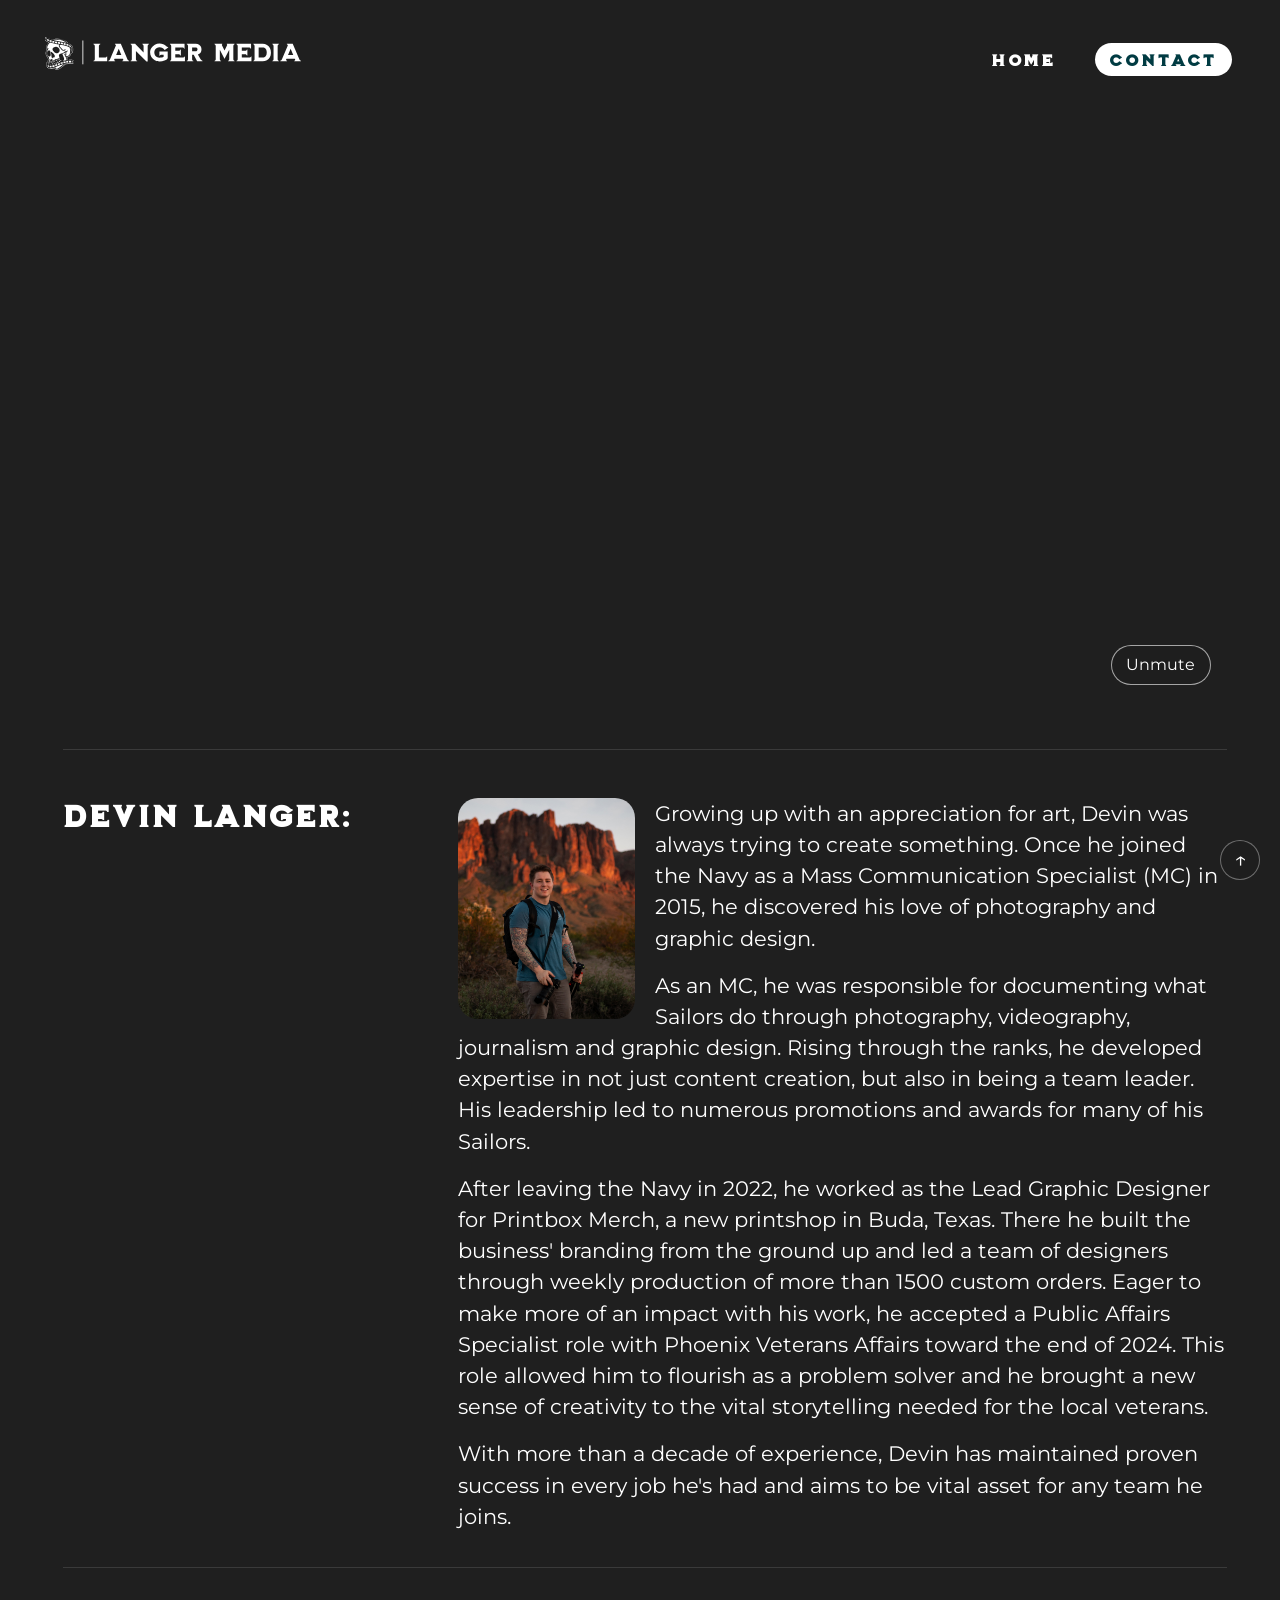
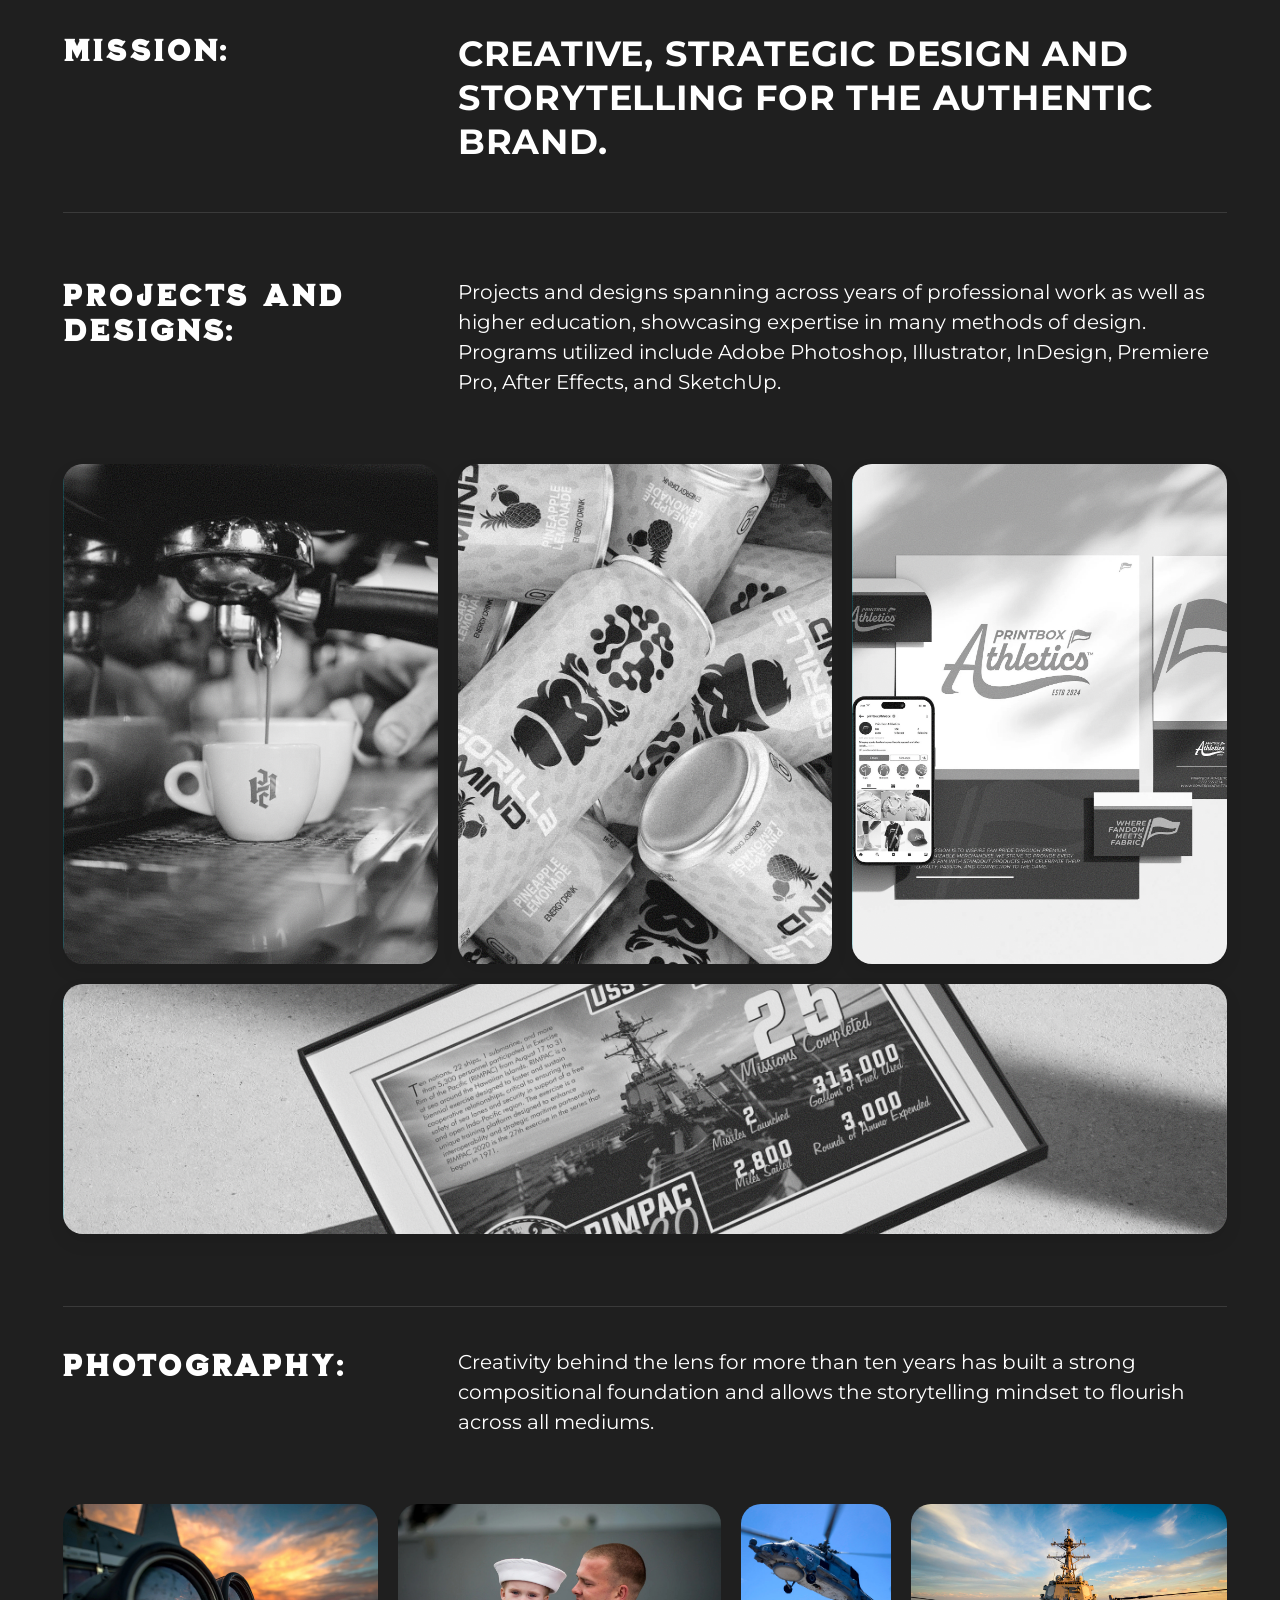
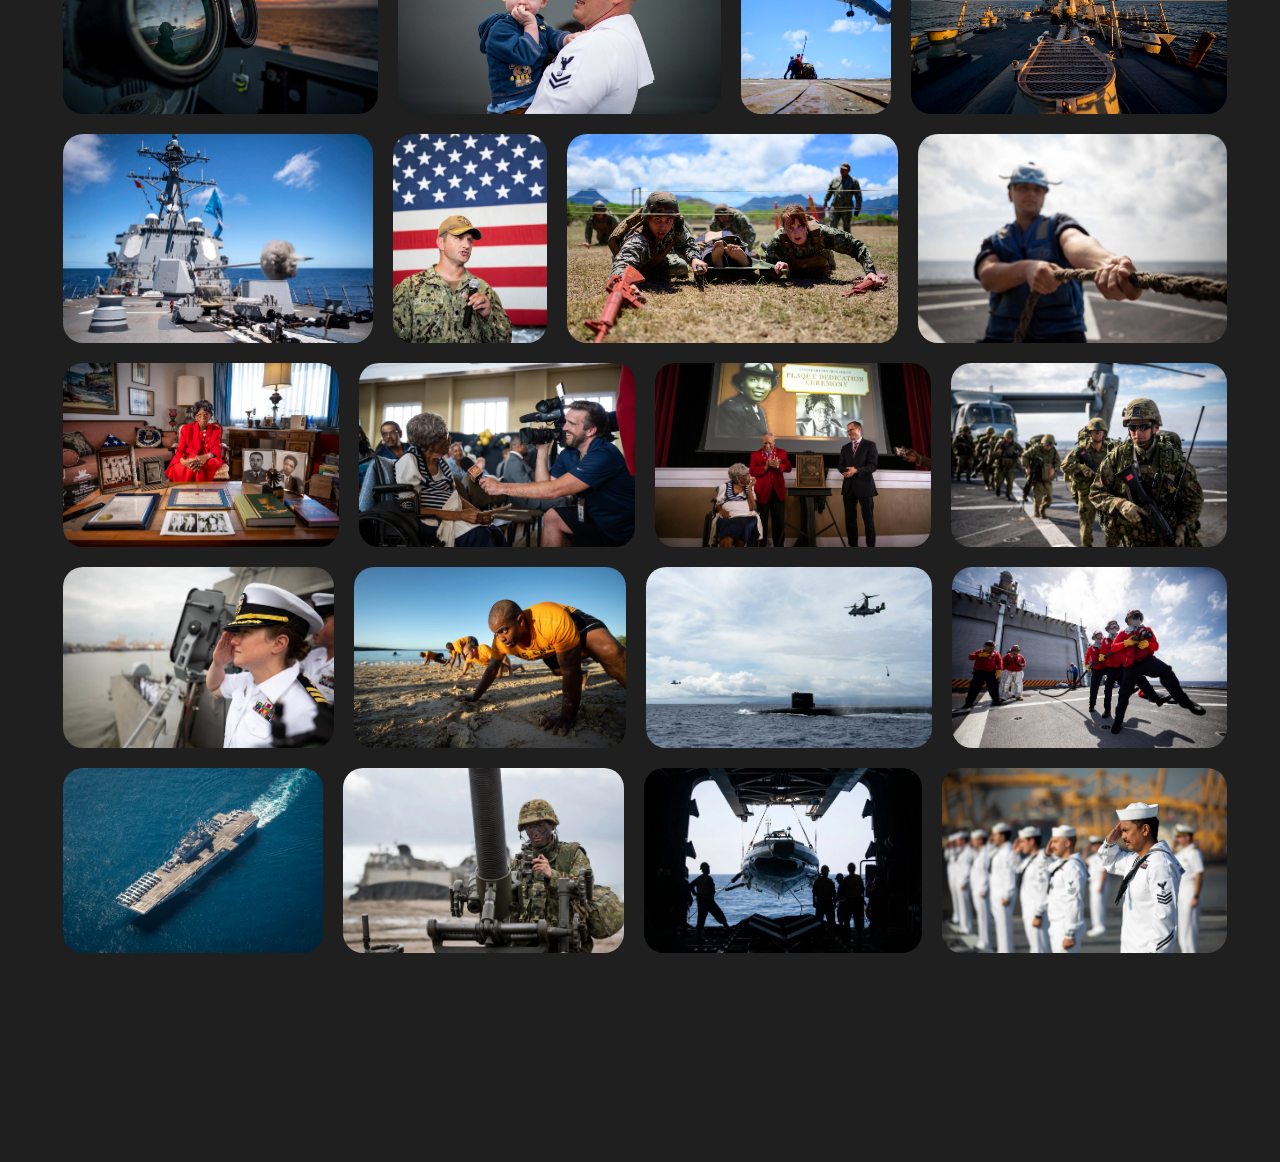
==== commit 467db97a: "Update index.html" ====
--- a/index.html
+++ b/index.html
@@ -95,7 +95,7 @@
             <div class="intro-prompt">
                 <h2>Photography:</h2>
             </div>
-            <p>Creativity behind the lens for more than ten years has built a strong compositional foundation and allows the storytelling mindset flourish across all mediums. </p>
+            <p>Creativity behind the lens for more than ten years has built a strong compositional foundation and allows the storytelling mindset to flourish across all mediums. </p>
         </section>
 
         <div class="photo-gallery-frame">
@@ -265,8 +265,7 @@
     <ul>
         <li><a href="index.html">Home</a></li>
         <li><a href="contact.html">Contact</a></li>
-        <li><a href="https://docs.google.com/document/d/1laYan7vD5UfQ-SurZvU_ZKfKTmTpgmvX/edit?usp=sharing&ouid=103144865088544434692&rtpof=true&sd=true" target="_blank">Resumé</a></li>
-        <li><a href="https://linktr.ee/langermedia">Socials</a></li>    
+        <li><a href="https://docs.google.com/document/d/1laYan7vD5UfQ-SurZvU_ZKfKTmTpgmvX/edit?usp=sharing&ouid=103144865088544434692&rtpof=true&sd=true" target="_blank">Resumé</a></li>  
     </ul>
     </nav>
     <small class="footer"><i>Copyright &copy; 2026 Langer Media</i></small><br>
@@ -275,4 +274,4 @@
 </div>
 <script src="scroll-reveal.js"></script>
 </body>
-</html>+</html>
--- a/stylesheet.css
+++ b/stylesheet.css
@@ -1446,6 +1446,12 @@
 
 
 @media (max-width: 900px) {
+    body {
+        background-size: cover;
+        background-position: center center;
+        background-attachment: fixed;
+    }
+
     .lightbox-navigation {
         width: 2.25rem;
         height: 2.25rem;
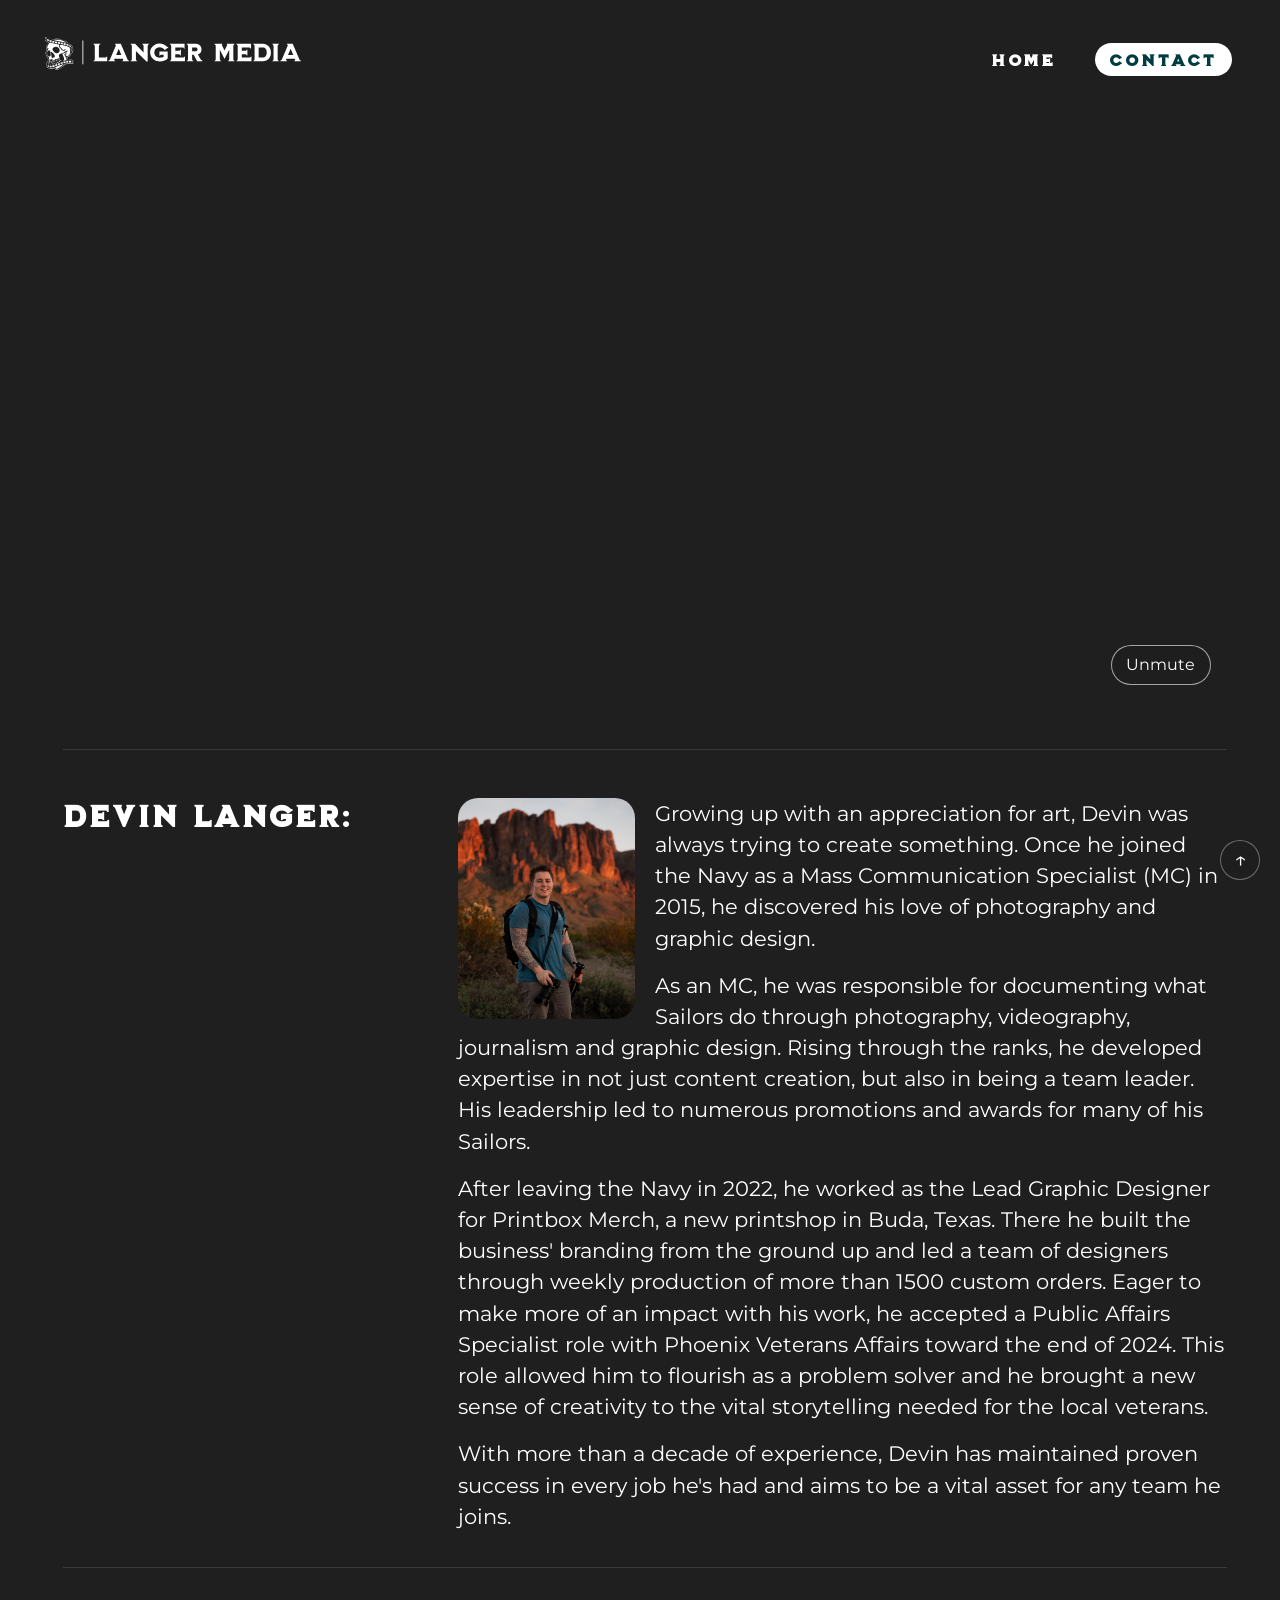
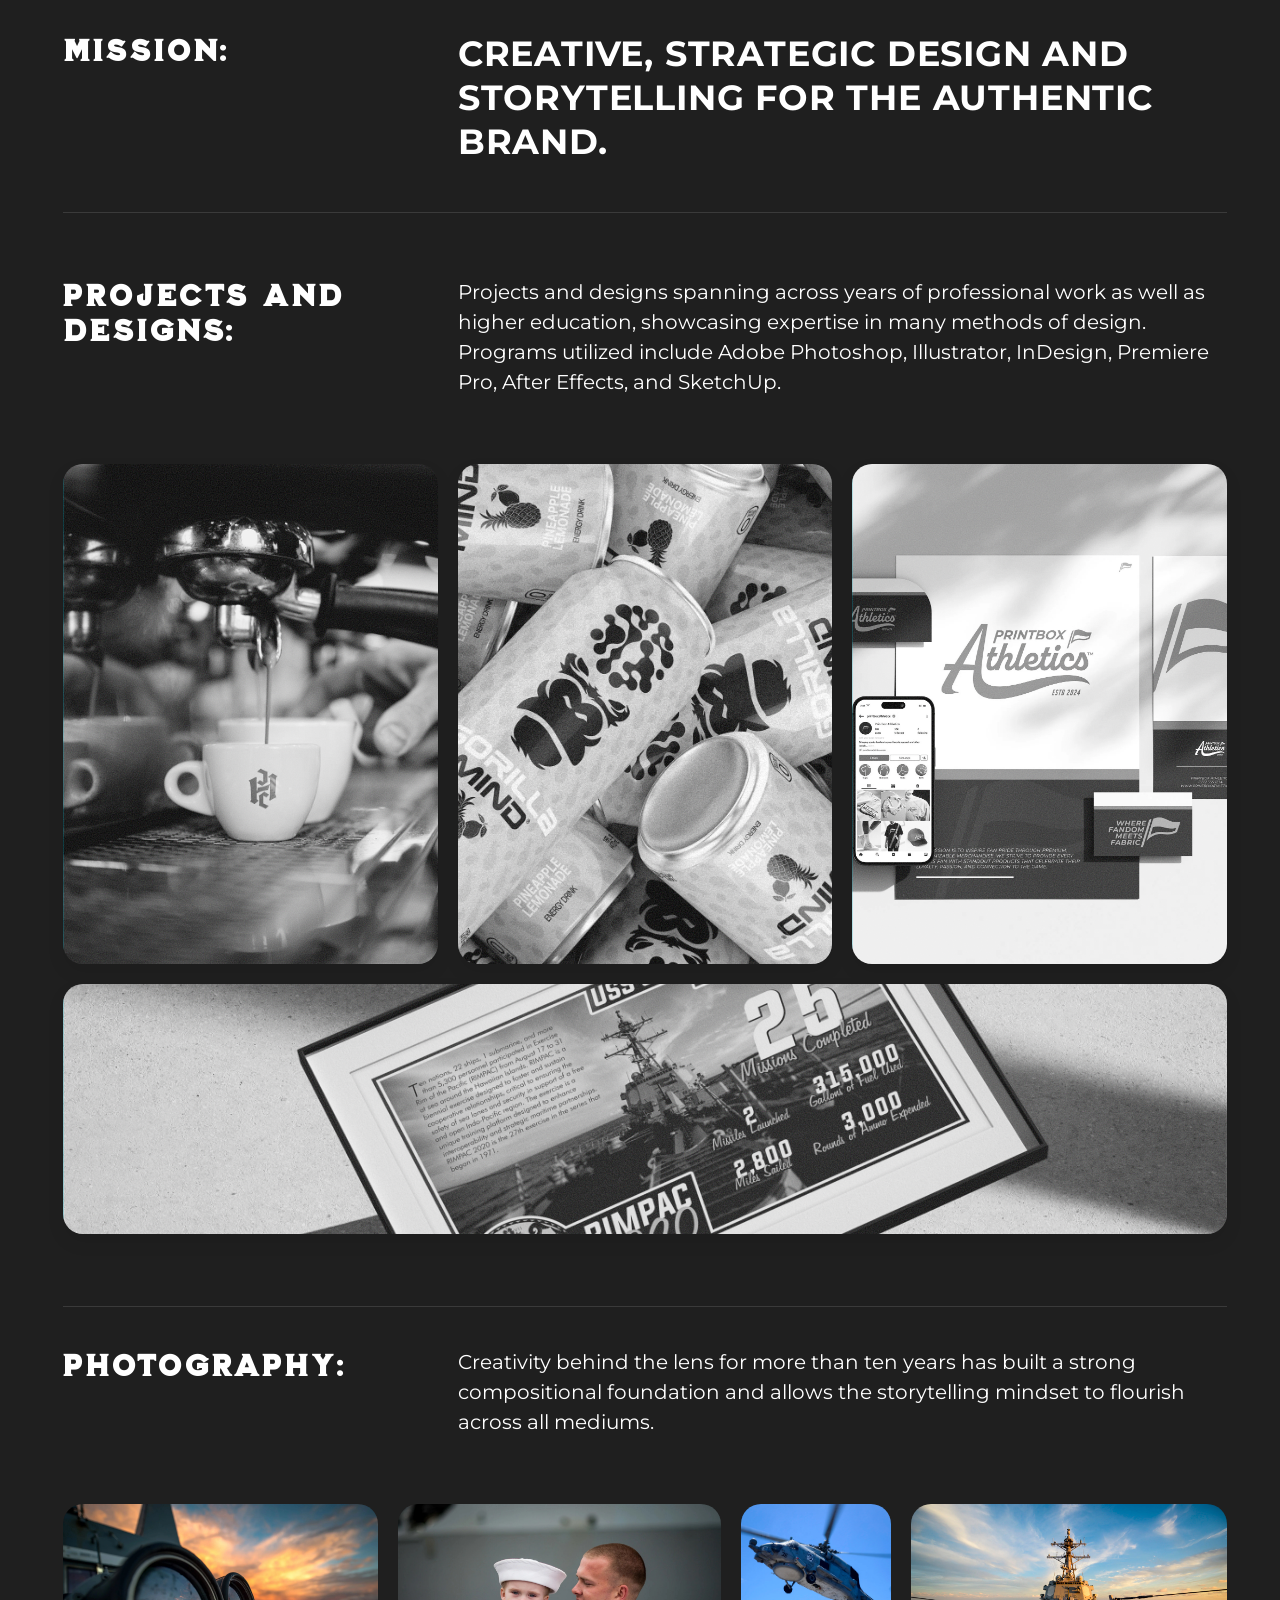
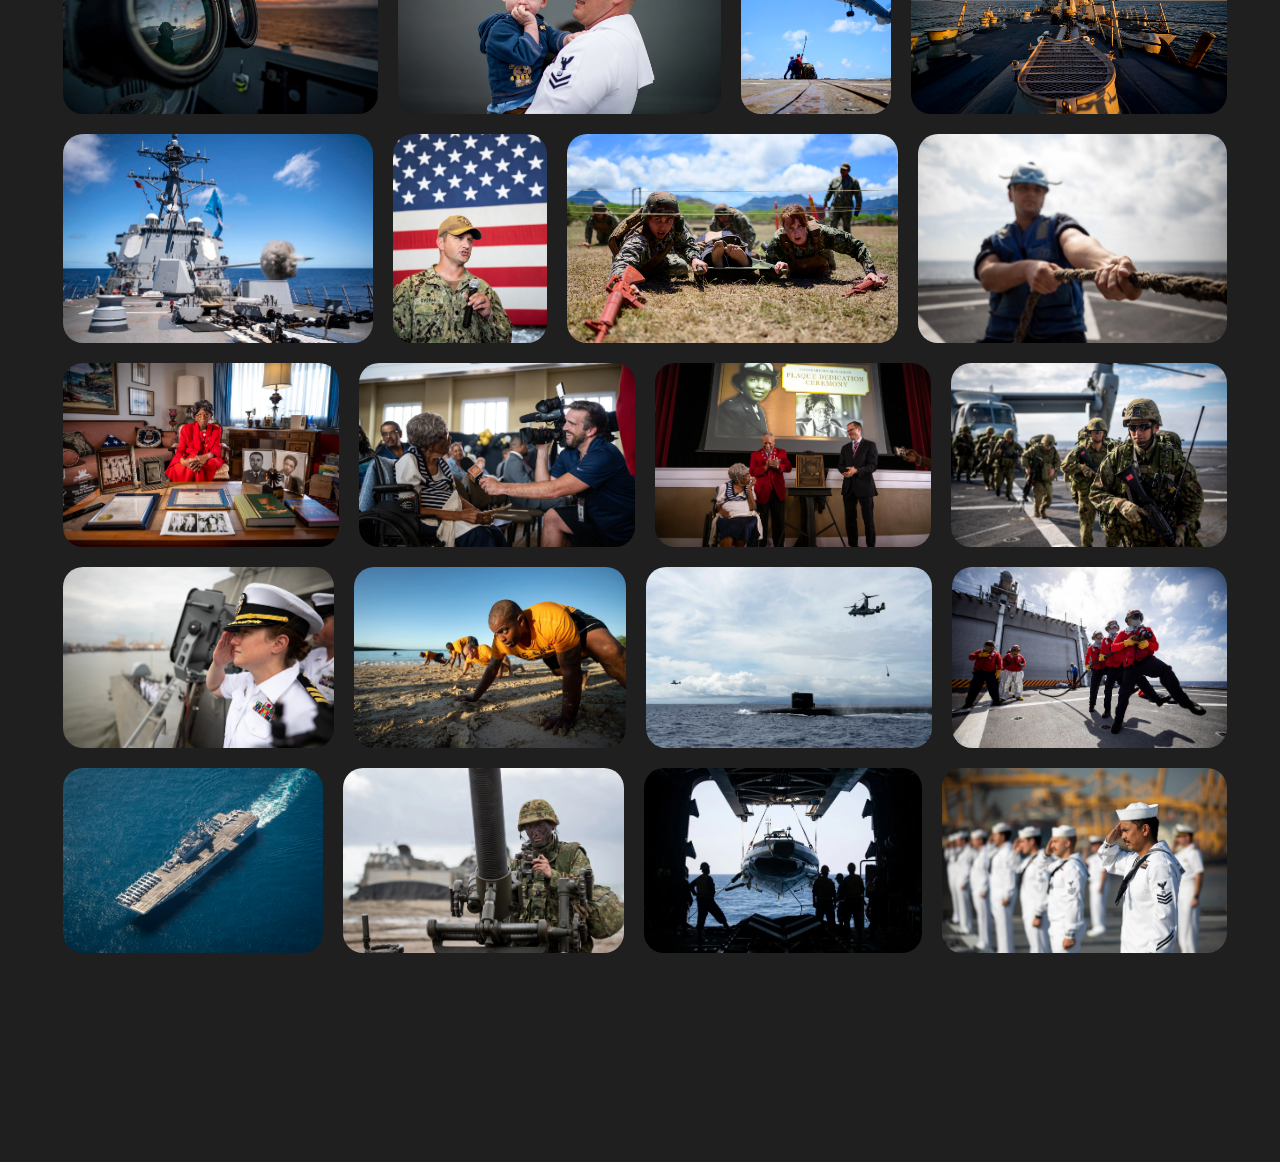
==== commit 1d1bac28: "Update index.html" ====
--- a/index.html
+++ b/index.html
@@ -48,7 +48,7 @@
             <p>Growing up with an appreciation for art, Devin was always trying to create something. Once he joined the Navy as a Mass Communication Specialist (MC) in 2015, he discovered his love of photography and graphic design.</p>
             <p>As an MC, he was responsible for documenting what Sailors do through photography, videography, journalism and graphic design. Rising through the ranks, he developed expertise in not just content creation, but also in being a team leader. His leadership led to numerous promotions and awards for many of his Sailors.</p>
             <p>After leaving the Navy in 2022, he worked as the Lead Graphic Designer for Printbox Merch, a new printshop in Buda, Texas. There he built the business' branding from the ground up and led a team of designers through weekly production of more than 1500 custom orders. Eager to make more of an impact with his work, he accepted a Public Affairs Specialist role with Phoenix Veterans Affairs toward the end of 2024. This role allowed him to flourish as a problem solver and he brought a new sense of creativity to the vital storytelling needed for the local veterans.</p>
-            <p>With more than a decade of experience, Devin has maintained proven success in every job he's had and aims to be vital asset for any team he joins.</p>
+            <p>With more than a decade of experience, Devin has maintained proven success in every job he's had and aims to be a vital asset for any team he joins.</p>
 
         </div>
    
--- a/stylesheet.css
+++ b/stylesheet.css
@@ -56,13 +56,16 @@
 html, body      { height: 100%; }
 body            { font-family: 'Montserrat', sans-serif; 
                   background: var(--background);
-                  background-image: url(Graphic-Design-Portfolio/Main-BG.jpg);
-                  background-size: cover;
-                  background-repeat: no-repeat;
-                  background-attachment: fixed;
                   min-height: 100vh;
                   display: flex;
-                  flex-direction: column; }
+                  flex-direction: column;
+                  isolation: isolate; }
+body::before    { content: '';
+                  position: fixed;
+                  inset: 0;
+                  z-index: -1;
+                  pointer-events: none;
+                  background: url(Graphic-Design-Portfolio/Main-BG.jpg) center / cover no-repeat; }
 main            { grid-area: main;
                   padding-top: 1px;
                   padding-right: 20px;
@@ -1705,6 +1708,10 @@
     nav:not(.footernav) li:hover {
         transform: none;
     }
+
+    .project-view-label {
+        text-align: center;
+    }
 }
 
 @media (min-width: 1101px) {
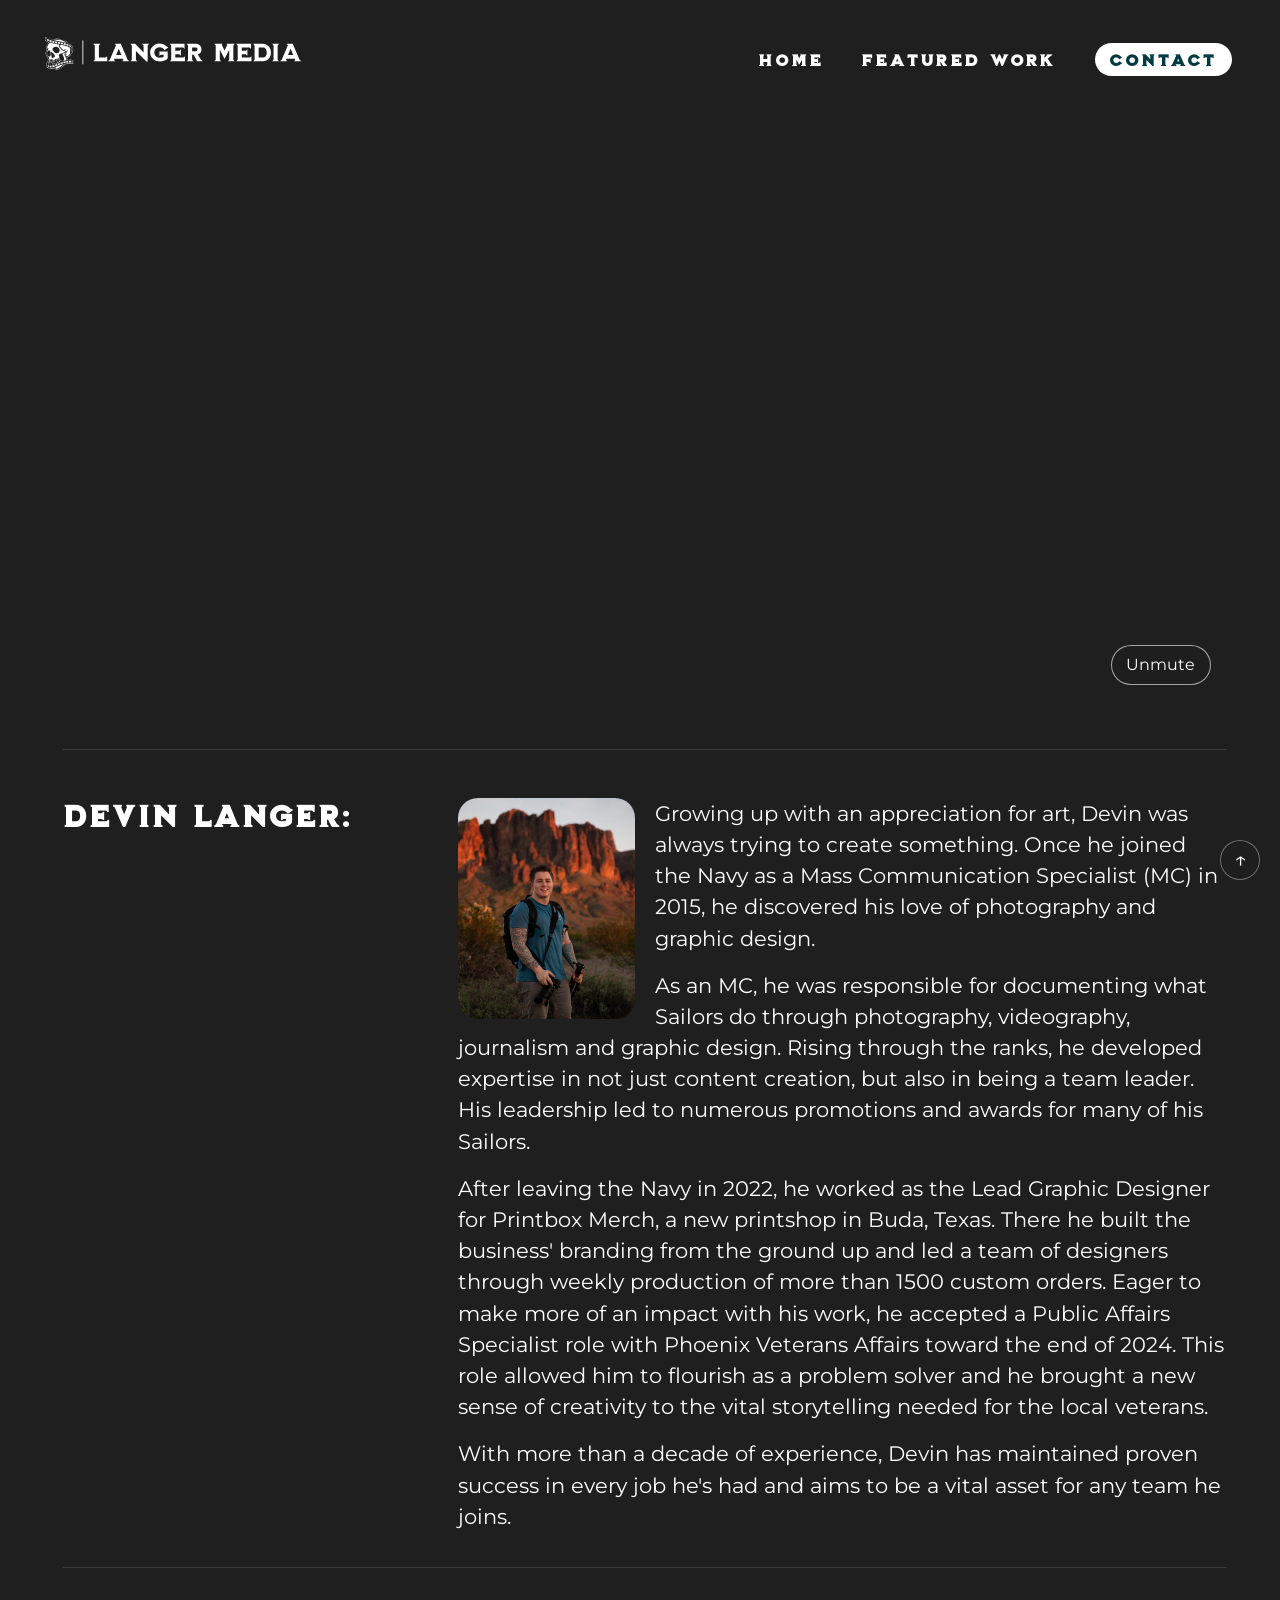
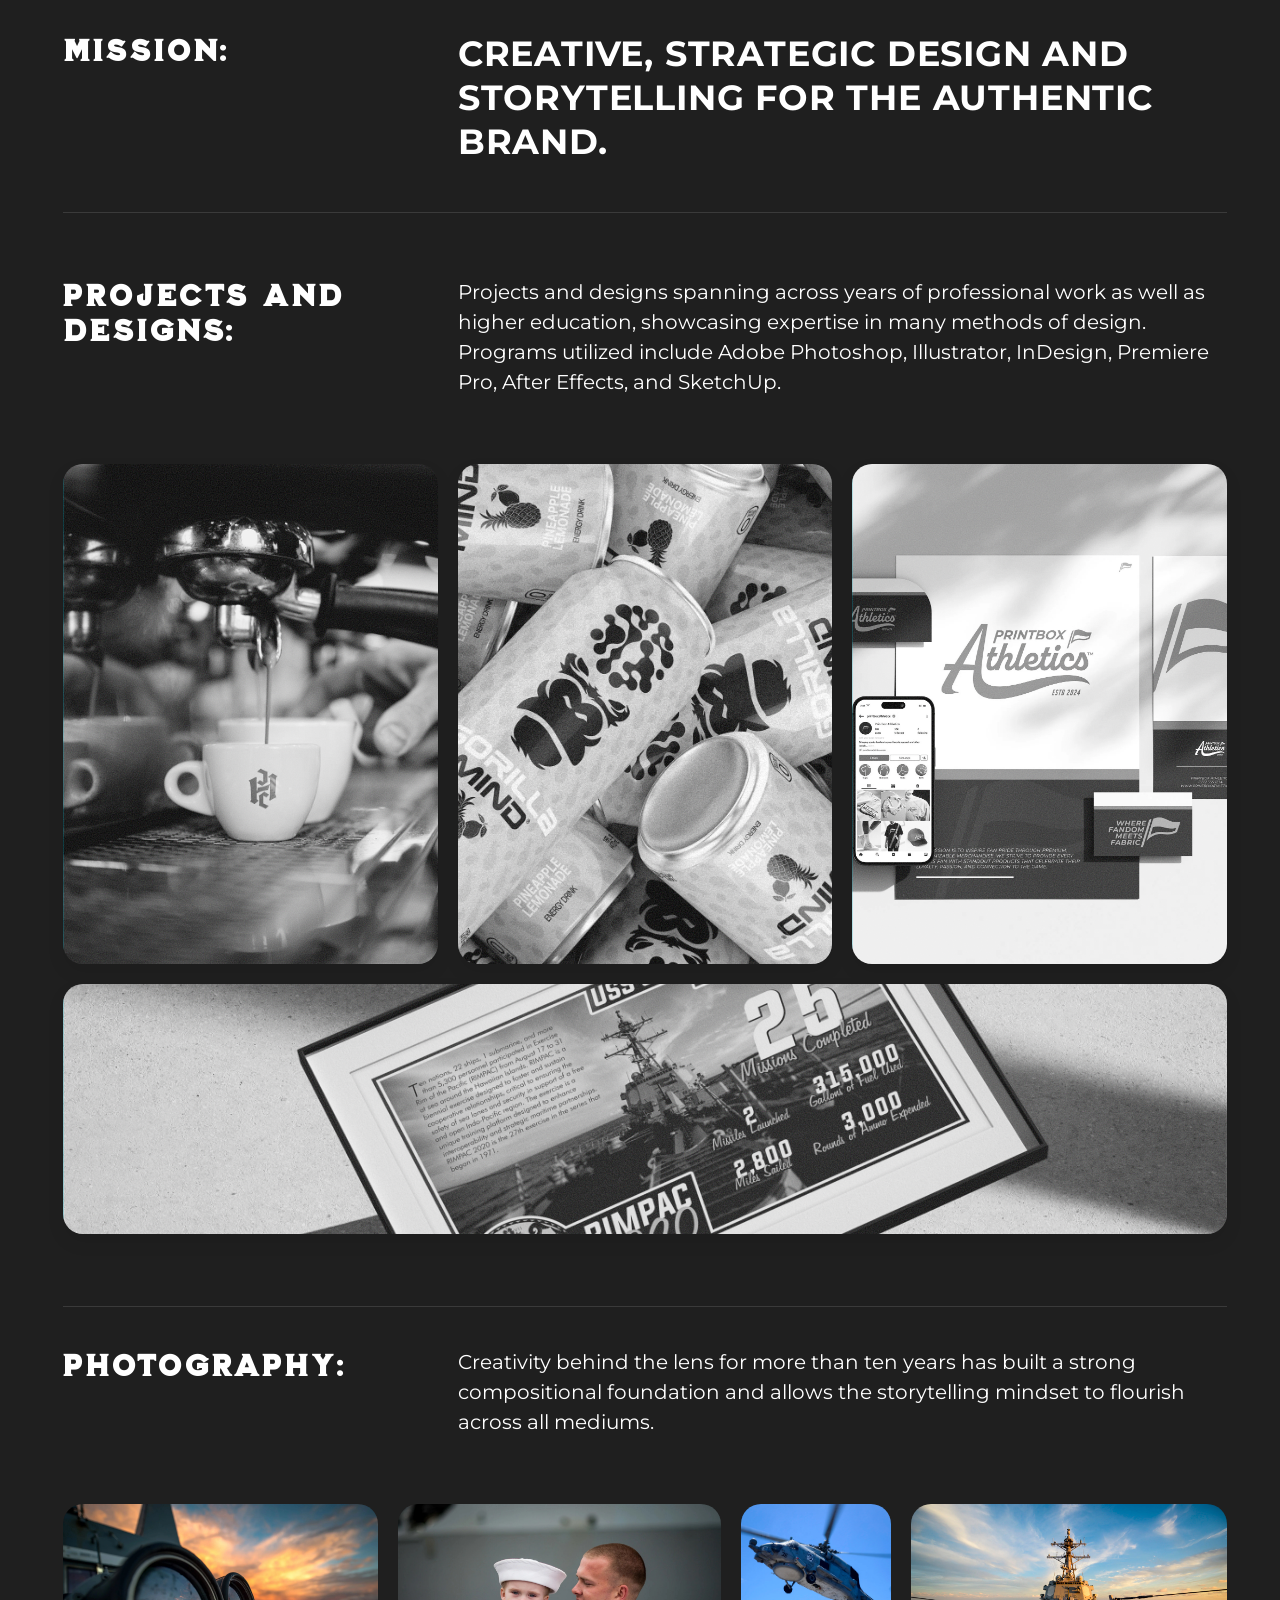
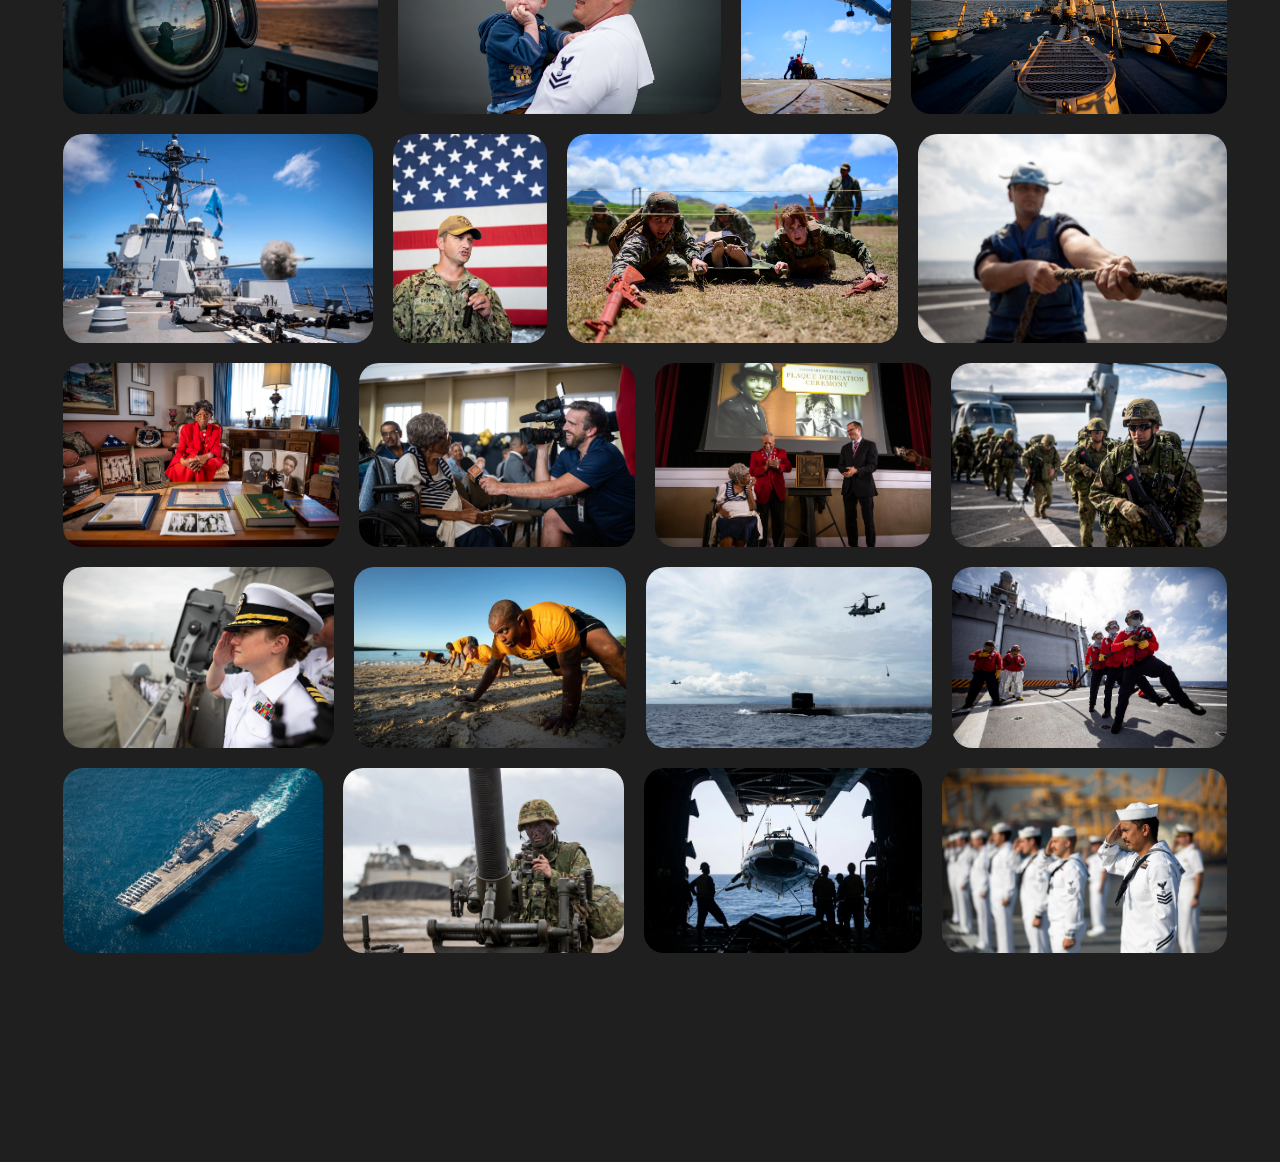
==== commit 3532c2ac: "Update index.html" ====
--- a/index.html
+++ b/index.html
@@ -5,7 +5,7 @@
         <title>Devin Langer Portfolio</title>
         <meta charset="utf-8">
         <meta name="viewport" content="width=device-width, initial-scale=1.0">
-        <meta name="description" content="View Devin Langer's graphic design portfolio featuring branding, visual storytelling, photography, promotional materials, and digital design.">
+        <meta name="description" content="View Devin Langer's portfolio featuring visual storytelling, branding, promotional materials, digital design, and photography.">
         <link rel="stylesheet" href="stylesheet.css">
         <link rel="icon" href="Graphic-Design-Portfolio/langermediafavicon.png" type="image/ico">
         <link href="https://fonts.googleapis.com/css2?family=Montserrat:wght@300;400;600;700&display=swap" rel="stylesheet">
@@ -20,6 +20,7 @@
 <nav>
     <ul>
         <li><a href="index.html">Home</a></li>        
+        <li><a href="#featured-work">Featured Work</a></li>
         <li><a class="contact-link" href="contact.html">Contact</a></li>
     </ul>
 </nav>
@@ -64,7 +65,7 @@
         </div>
     </section>
 
-    <section class="project-showcase" aria-label="Featured Graphic Design Projects">
+    <section class="project-showcase" id="featured-work" aria-label="Featured Graphic Design Projects">
         <div class="section-intro-row">
             <div class="intro-prompt">
                 <h2>Projects and Designs:</h2>
--- a/stylesheet.css
+++ b/stylesheet.css
@@ -1175,6 +1175,15 @@
     .horizon-row-07 figure {
         aspect-ratio: auto;
     }
+
+    .horizon-row-08 figure:nth-child(3),
+    .horizon-row-08 figure:nth-child(3) img {
+        height: auto;
+    }
+
+    .horizon-row-08 figure:nth-child(3) img {
+        object-fit: contain;
+    }
 }
 
 /* Horizon Coffee case study */
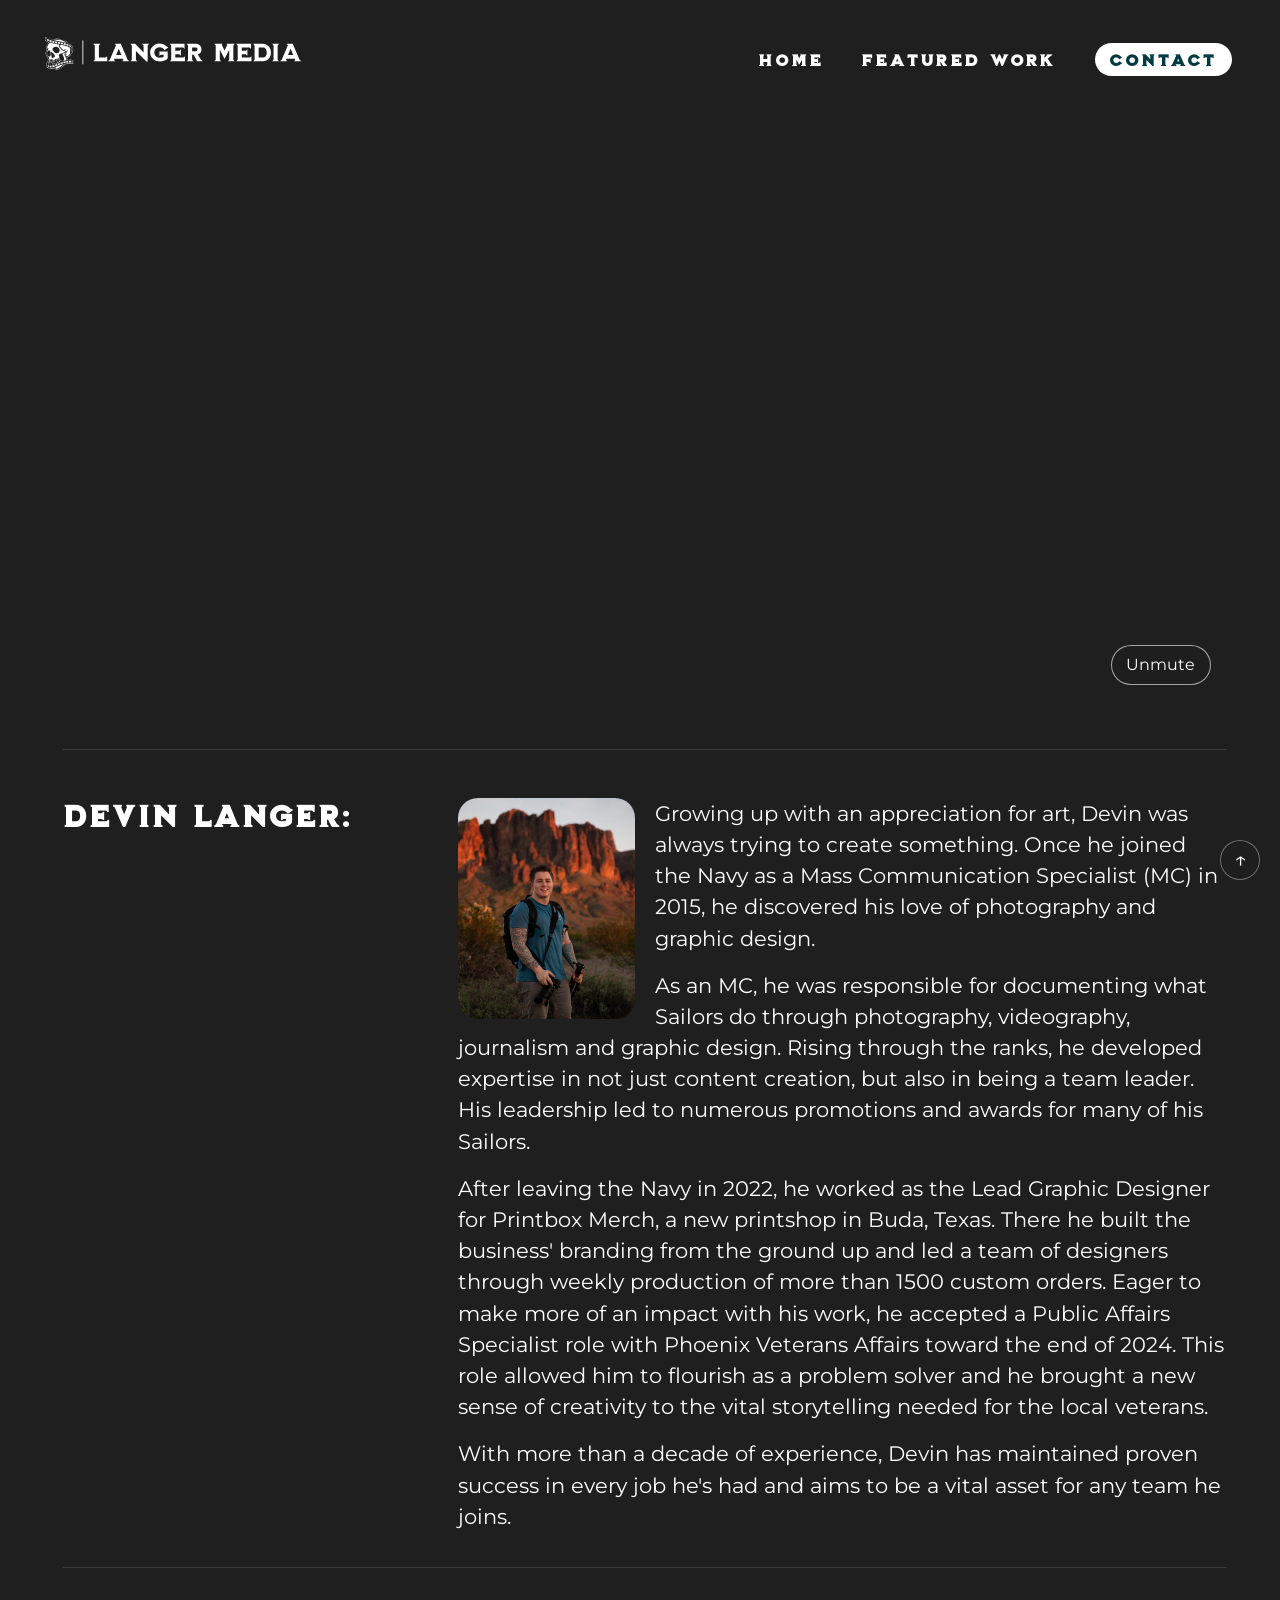
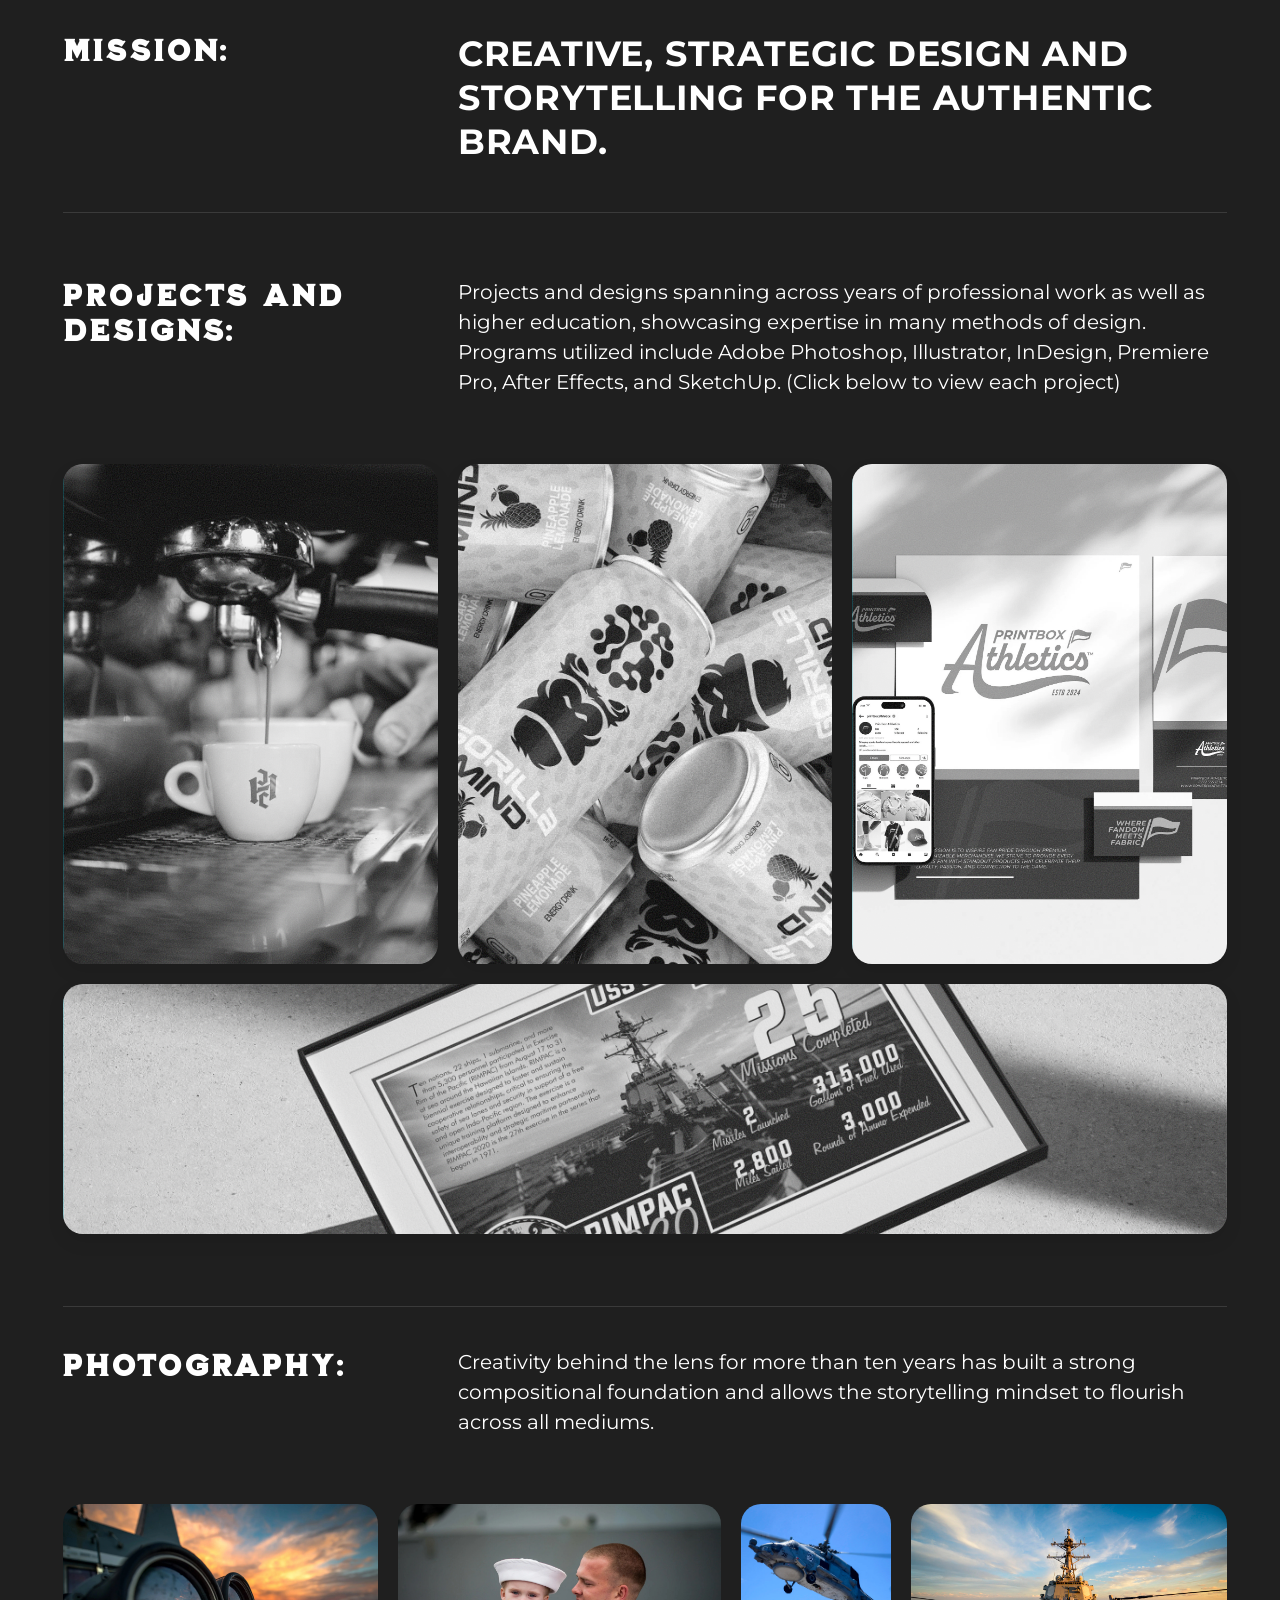
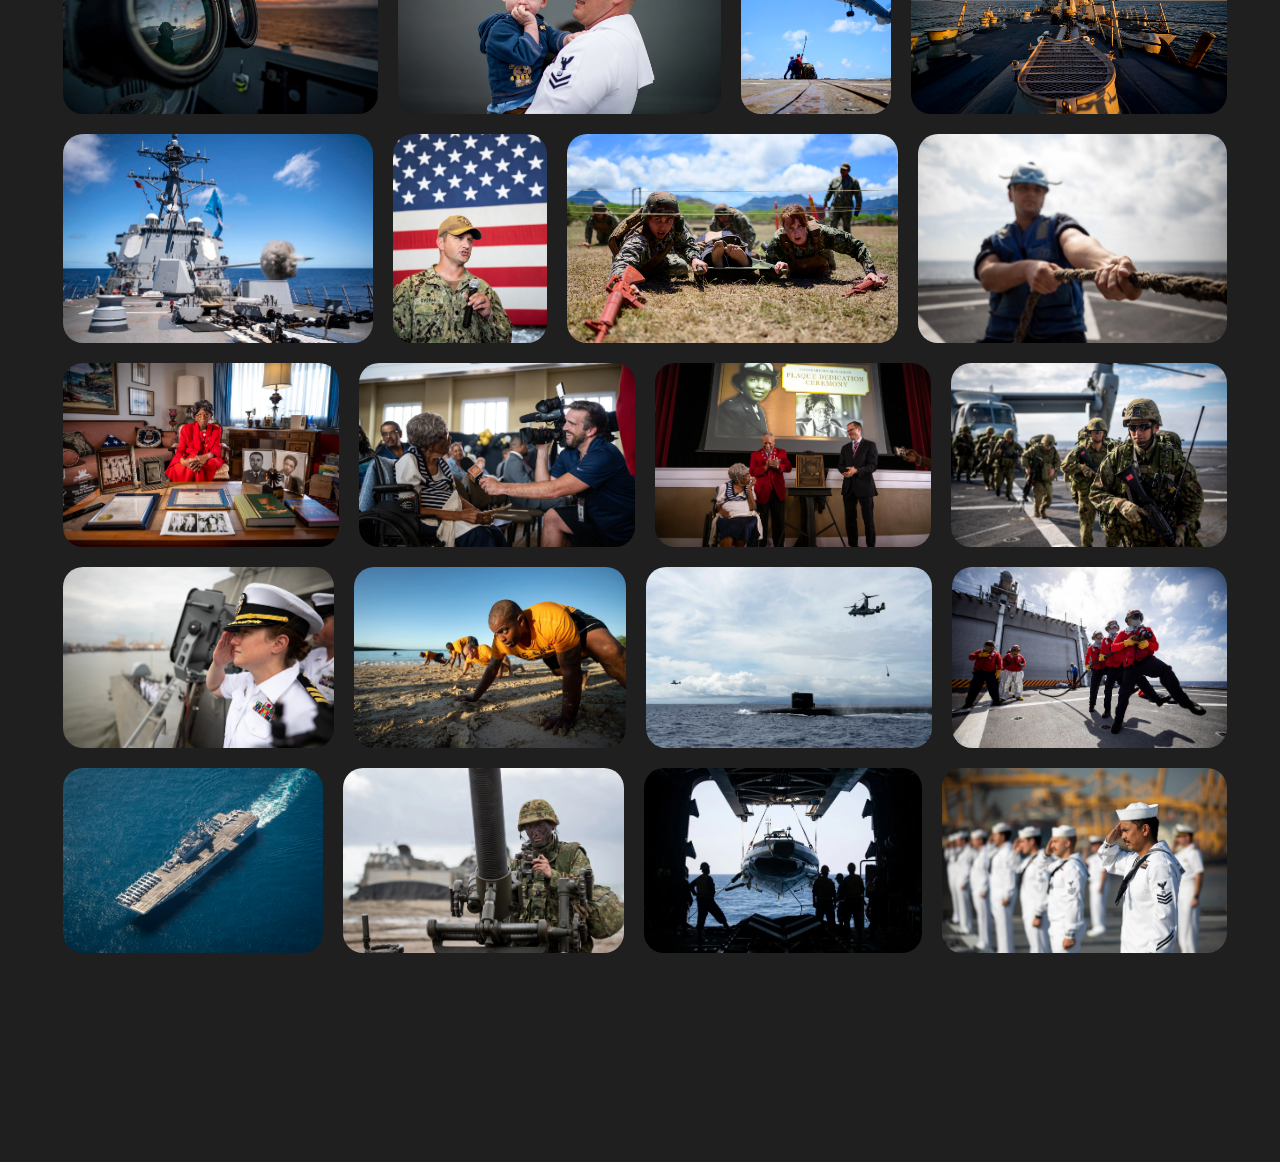
==== commit 20a68697: "Update index.html" ====
--- a/index.html
+++ b/index.html
@@ -70,7 +70,7 @@
             <div class="intro-prompt">
                 <h2>Projects and Designs:</h2>
             </div>
-            <p>Projects and designs spanning across years of professional work as well as higher education, showcasing expertise in many methods of design. Programs utilized include Adobe Photoshop, Illustrator, InDesign, Premiere Pro, After Effects, and SketchUp.</p>
+            <p>Projects and designs spanning across years of professional work as well as higher education, showcasing expertise in many methods of design. Programs utilized include Adobe Photoshop, Illustrator, InDesign, Premiere Pro, After Effects, and SketchUp. (Click below to view each project)</p>
         </div>
         <div class="project-grid">
             <a class="project-card" href="horizoncoffeeco.html">
--- a/stylesheet.css
+++ b/stylesheet.css
@@ -1164,6 +1164,15 @@
         grid-template-columns: 1fr;
     }
 
+    .horizon-row-08 {
+        aspect-ratio: auto;
+        grid-template-rows: auto;
+    }
+
+    .horizon-row-09 {
+        aspect-ratio: auto;
+    }
+
     .horizon-span-two,
     .horizon-span-two-rows,
     .horizon-row-08 figure:nth-child(2),
@@ -1176,11 +1185,24 @@
         aspect-ratio: auto;
     }
 
+    .horizon-row-08 figure:nth-child(2),
     .horizon-row-08 figure:nth-child(3),
+    .horizon-row-08 figure:nth-child(2) img,
     .horizon-row-08 figure:nth-child(3) img {
         height: auto;
     }
 
+    .horizon-row-08 figure,
+    .horizon-row-09 figure {
+        aspect-ratio: auto;
+    }
+
+    .horizon-row-08 img,
+    .horizon-row-09 img {
+        height: auto;
+    }
+
+    .horizon-row-08 figure:nth-child(2) img,
     .horizon-row-08 figure:nth-child(3) img {
         object-fit: contain;
     }
